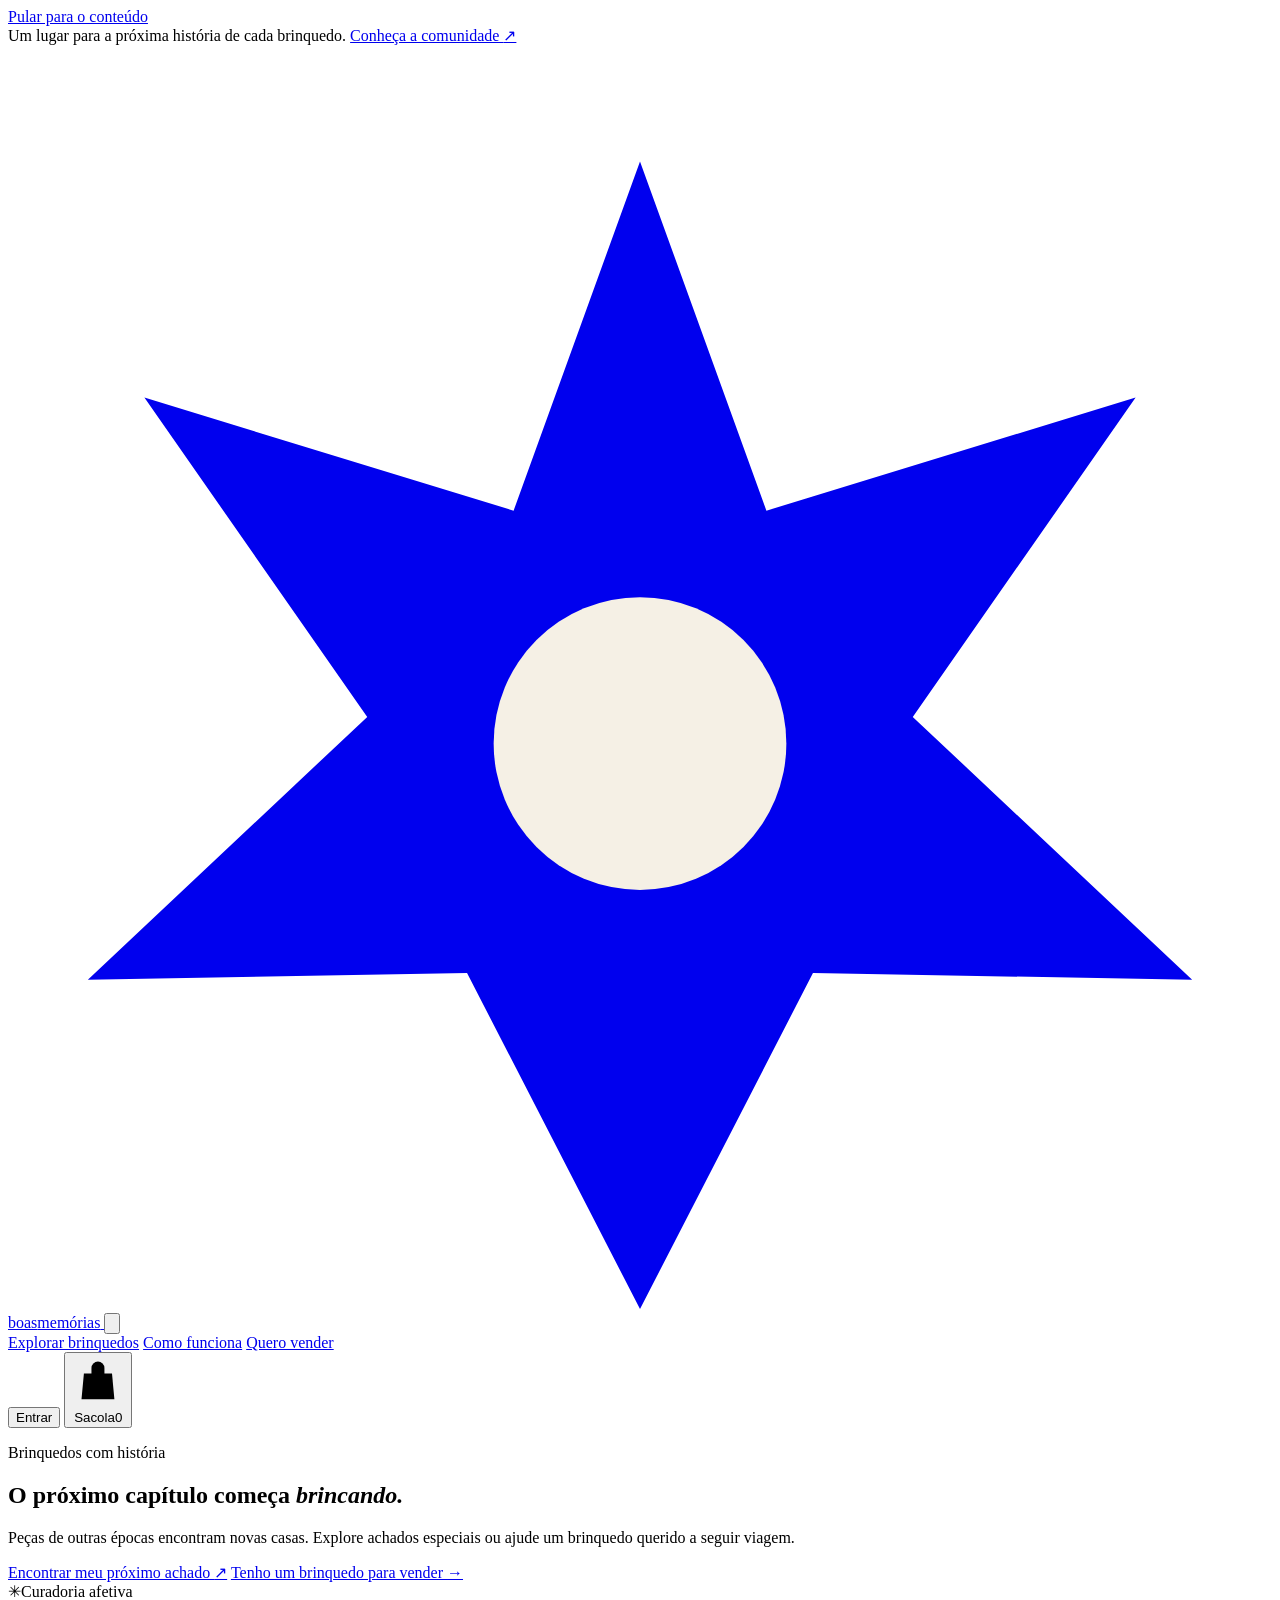
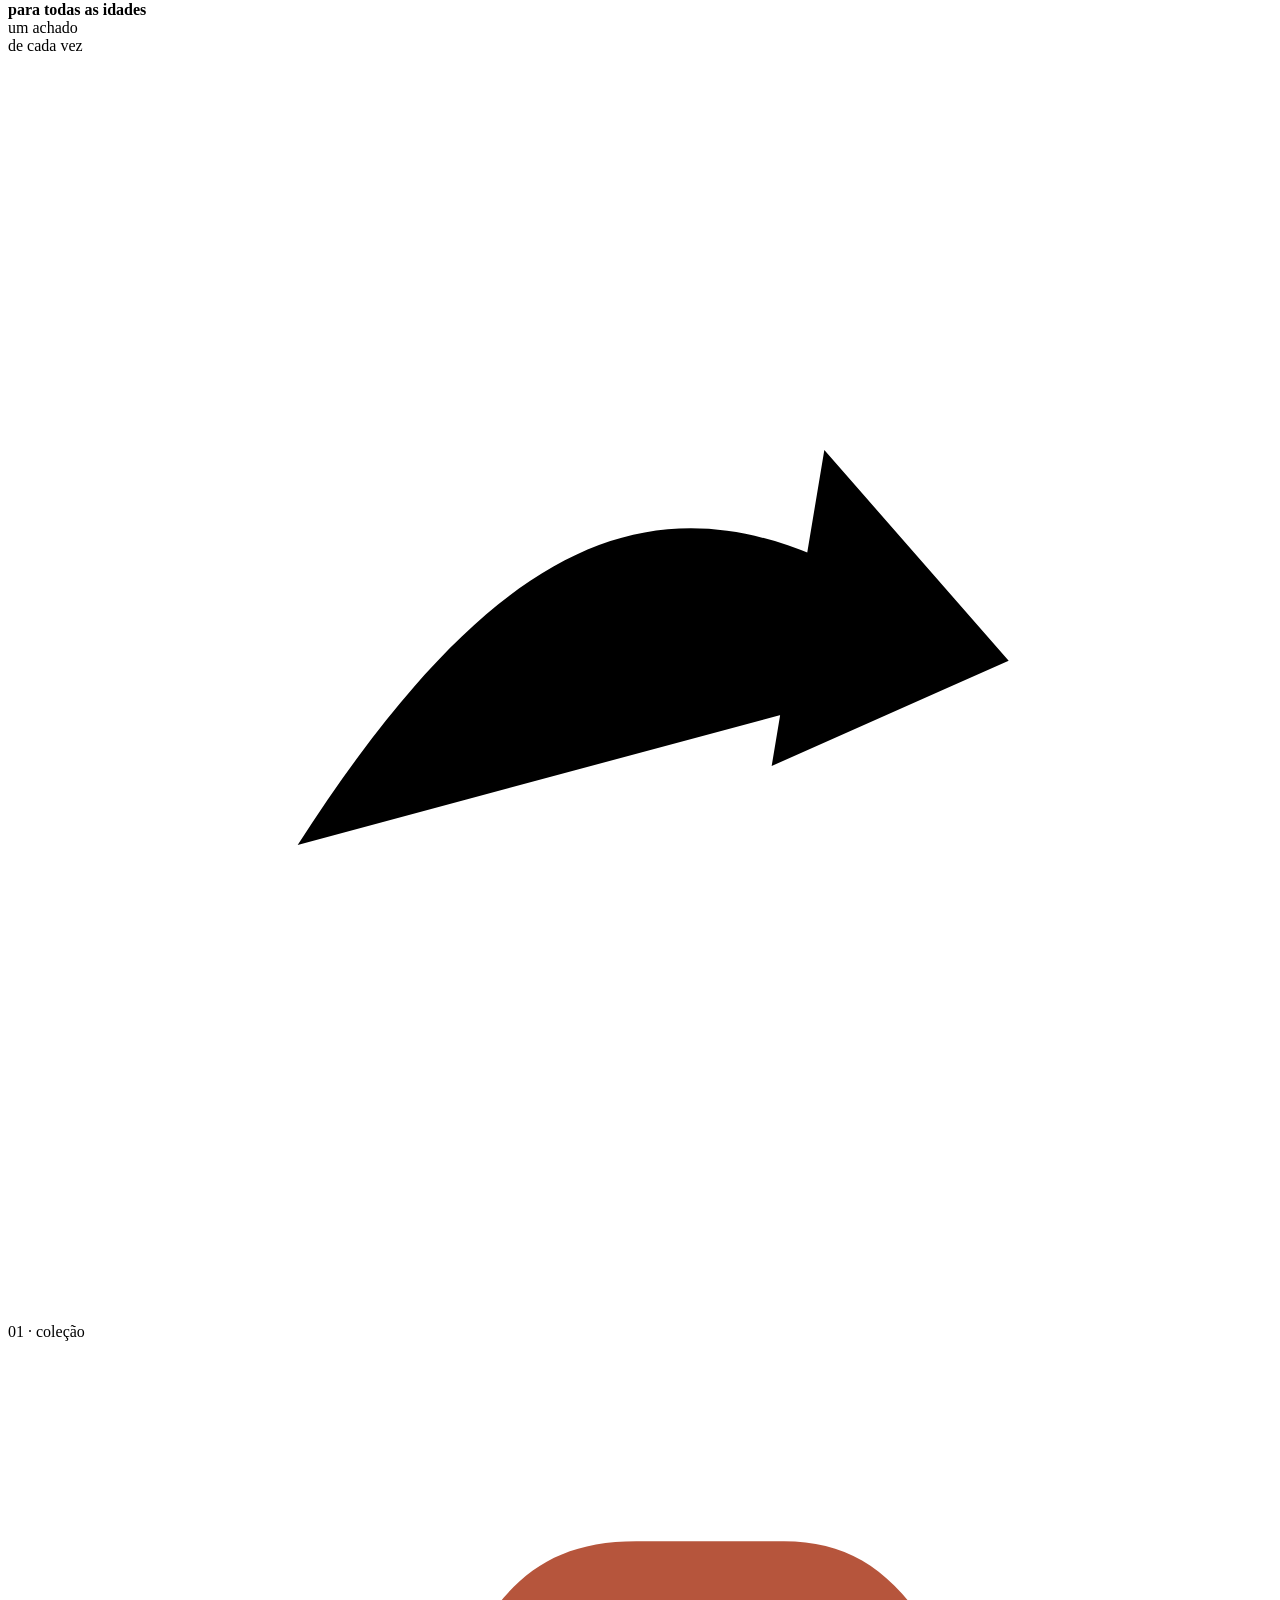
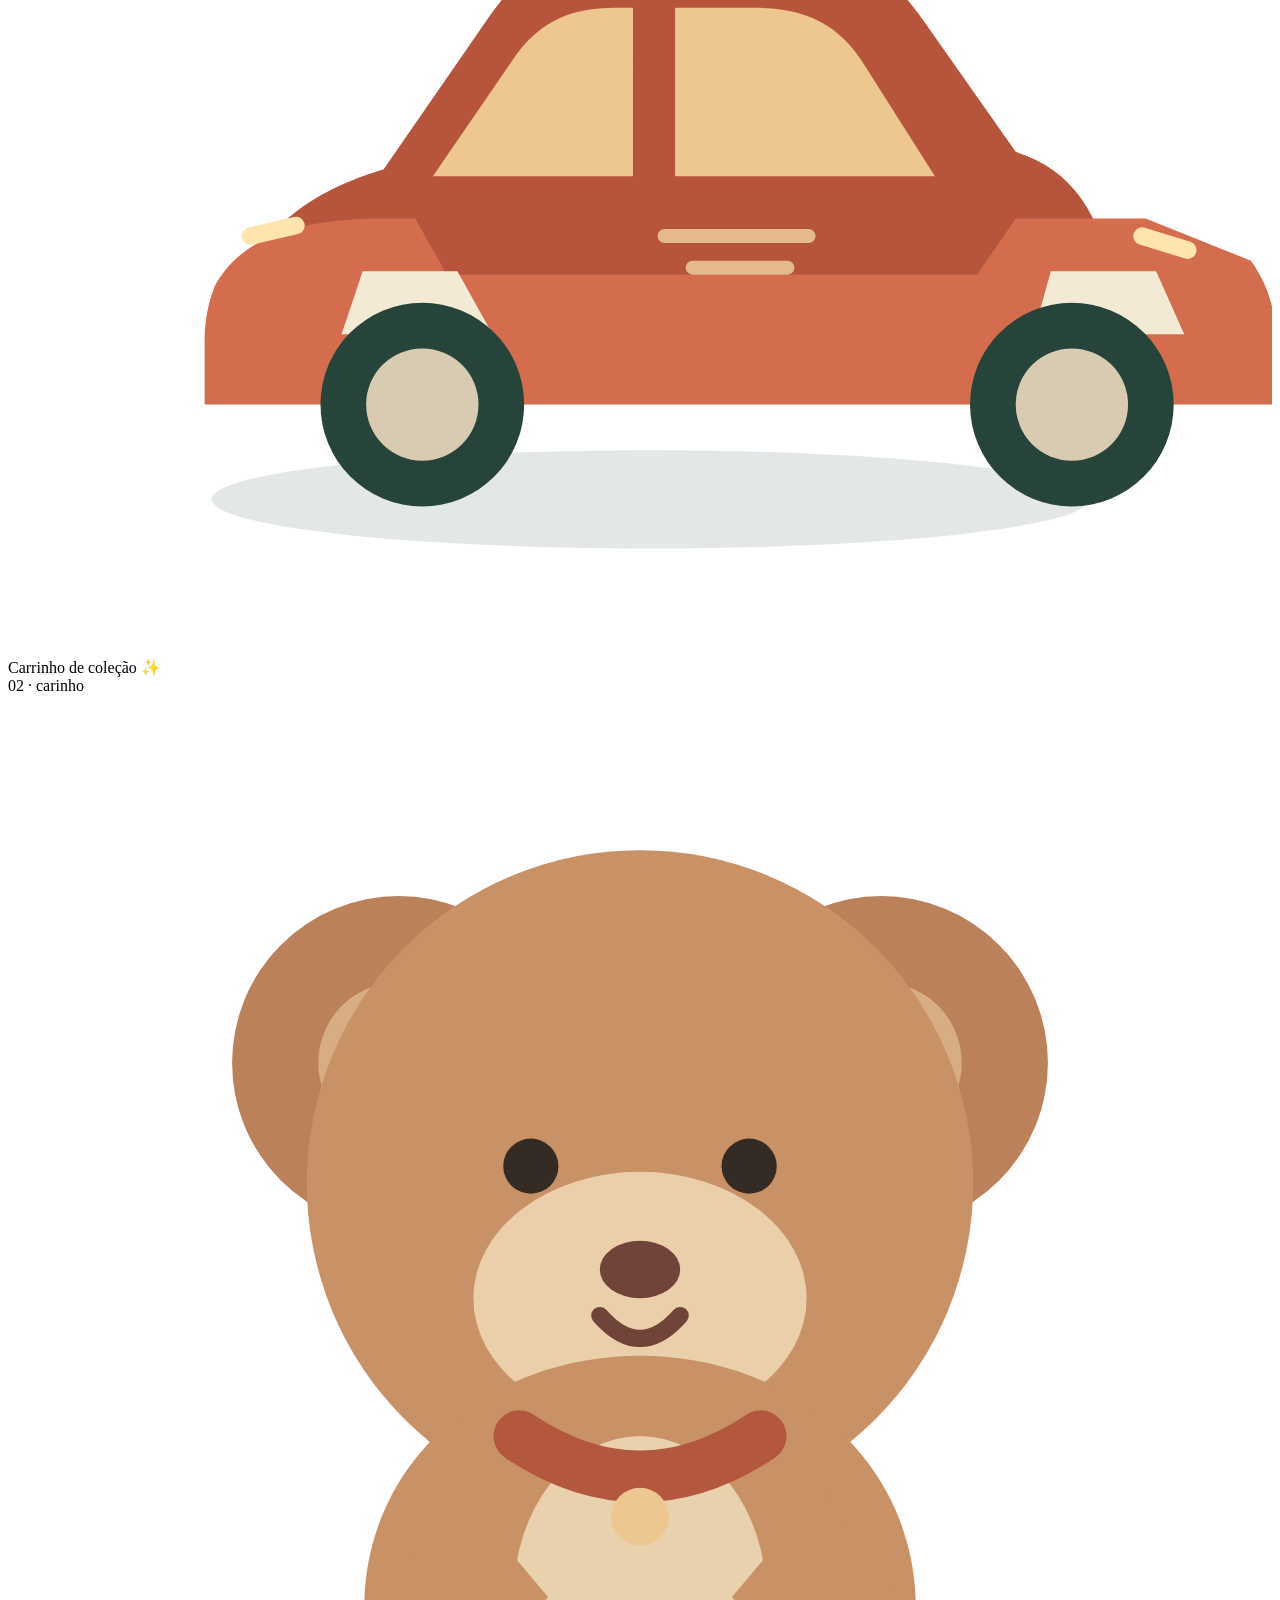
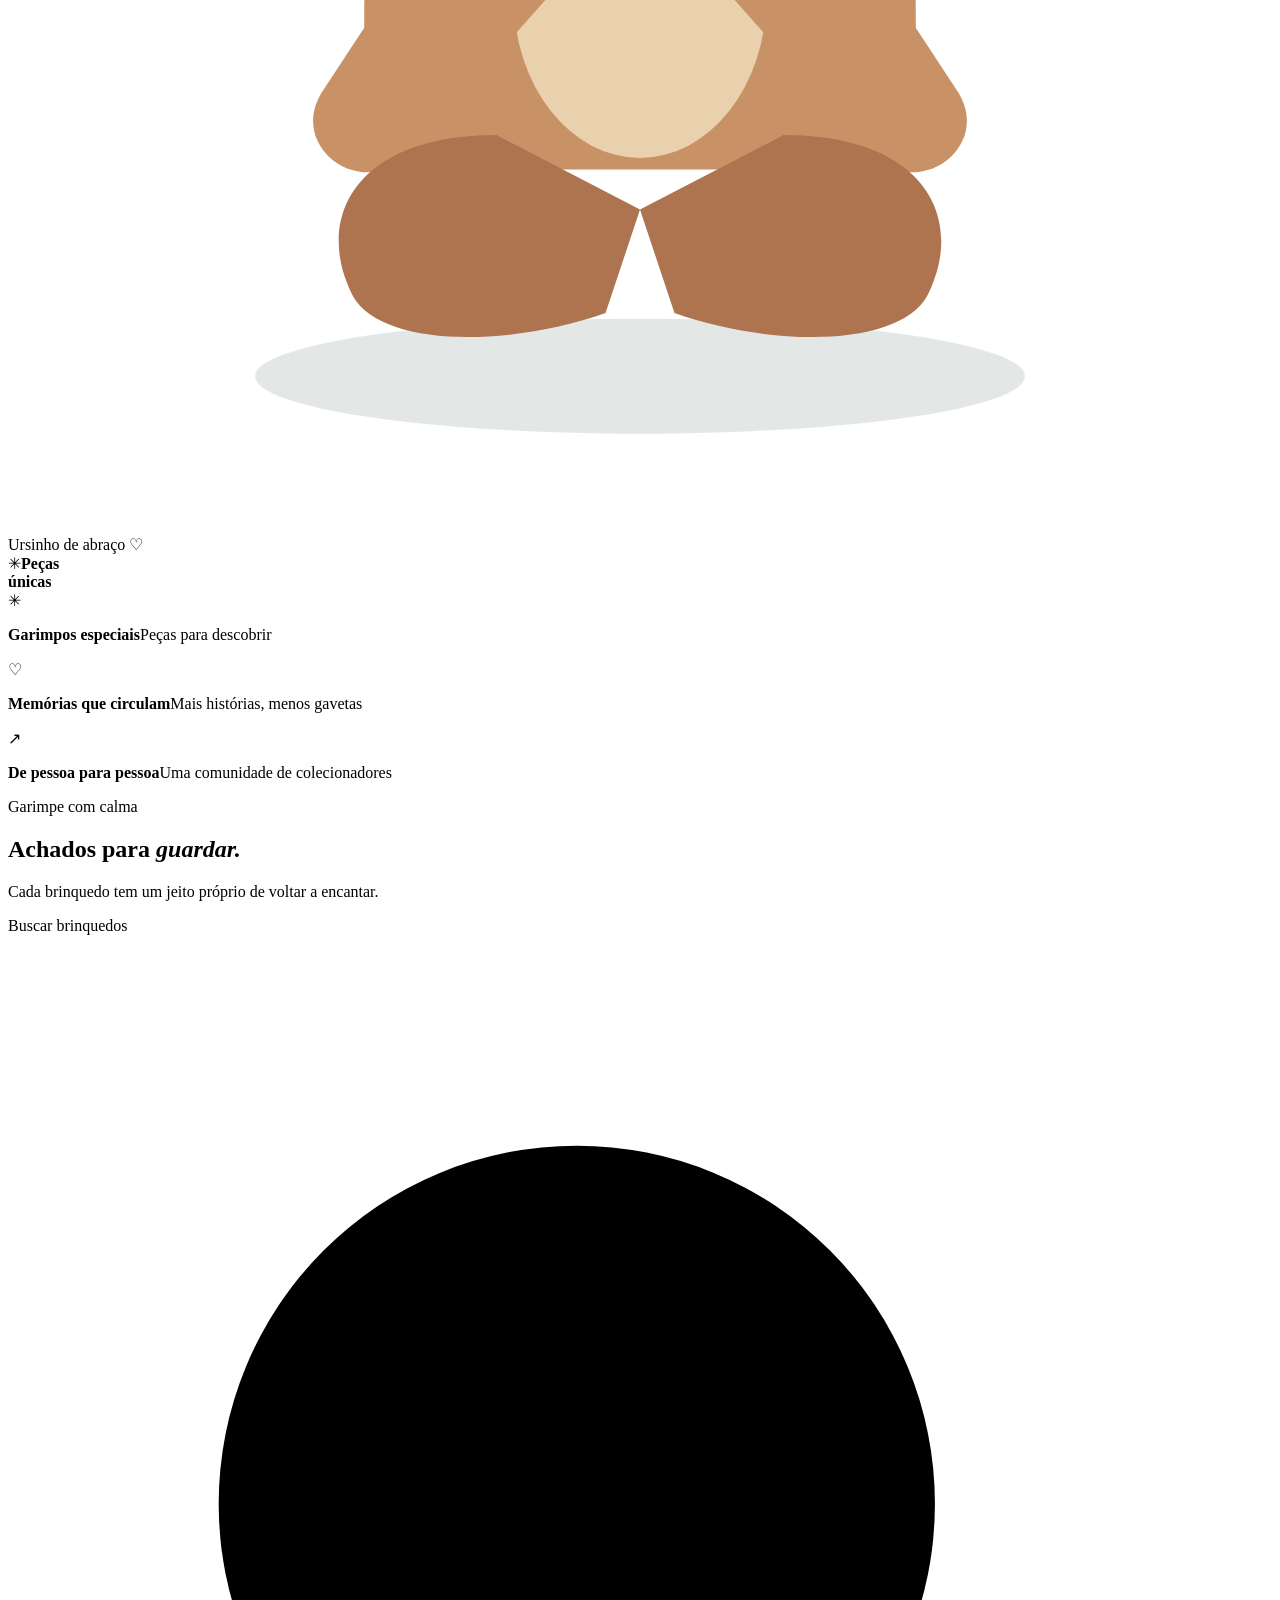
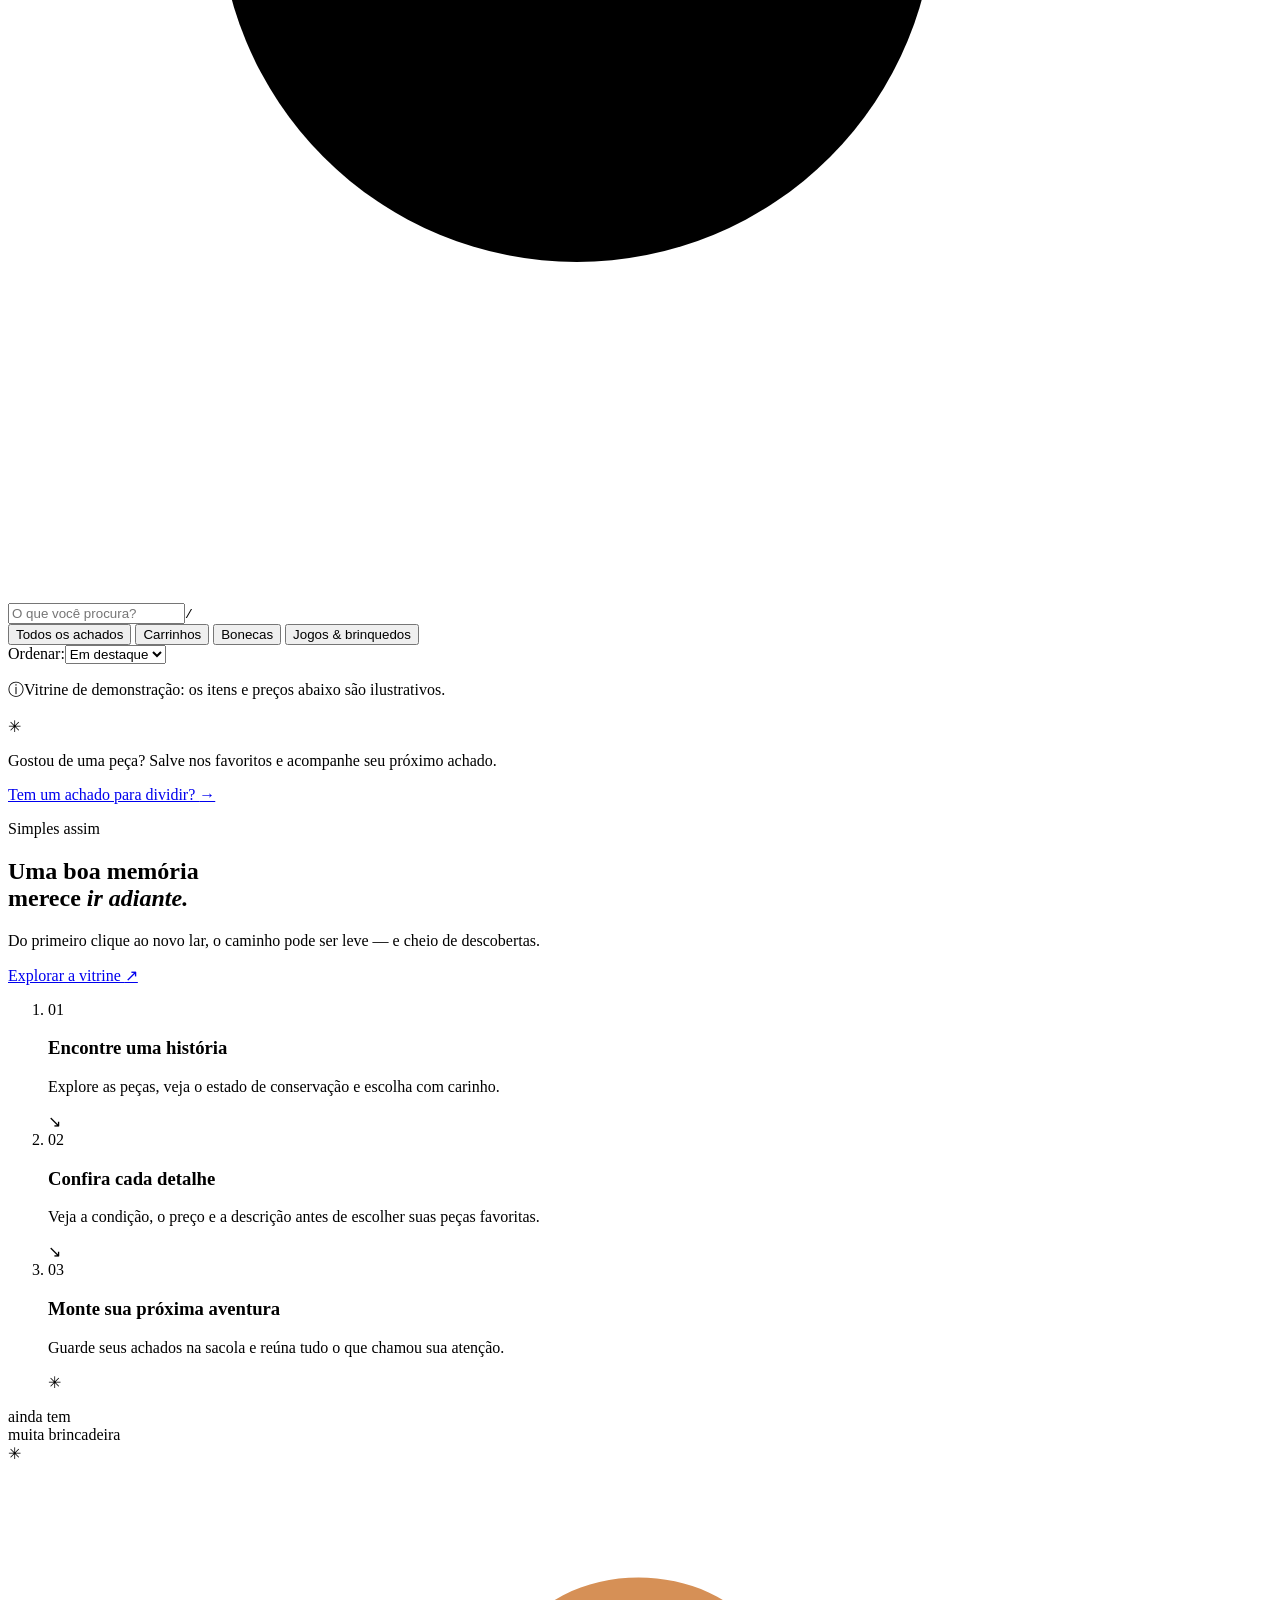
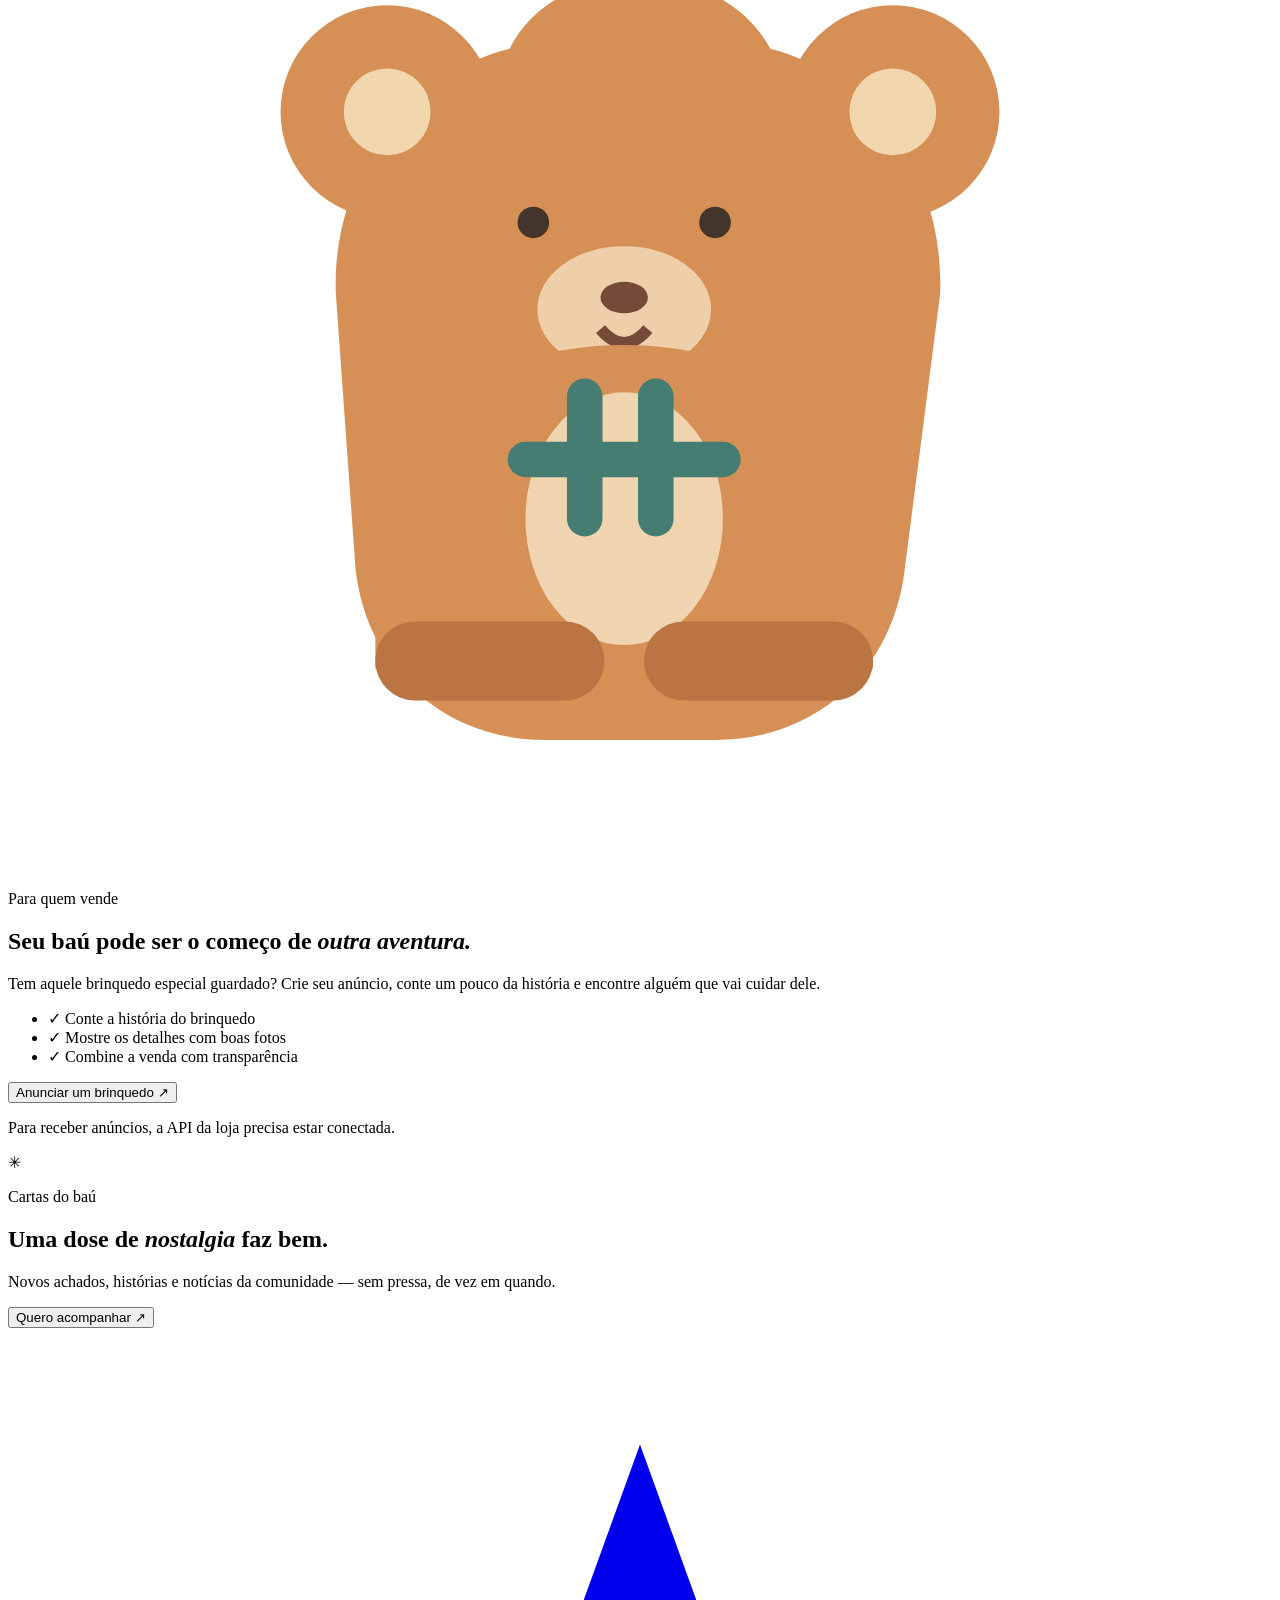
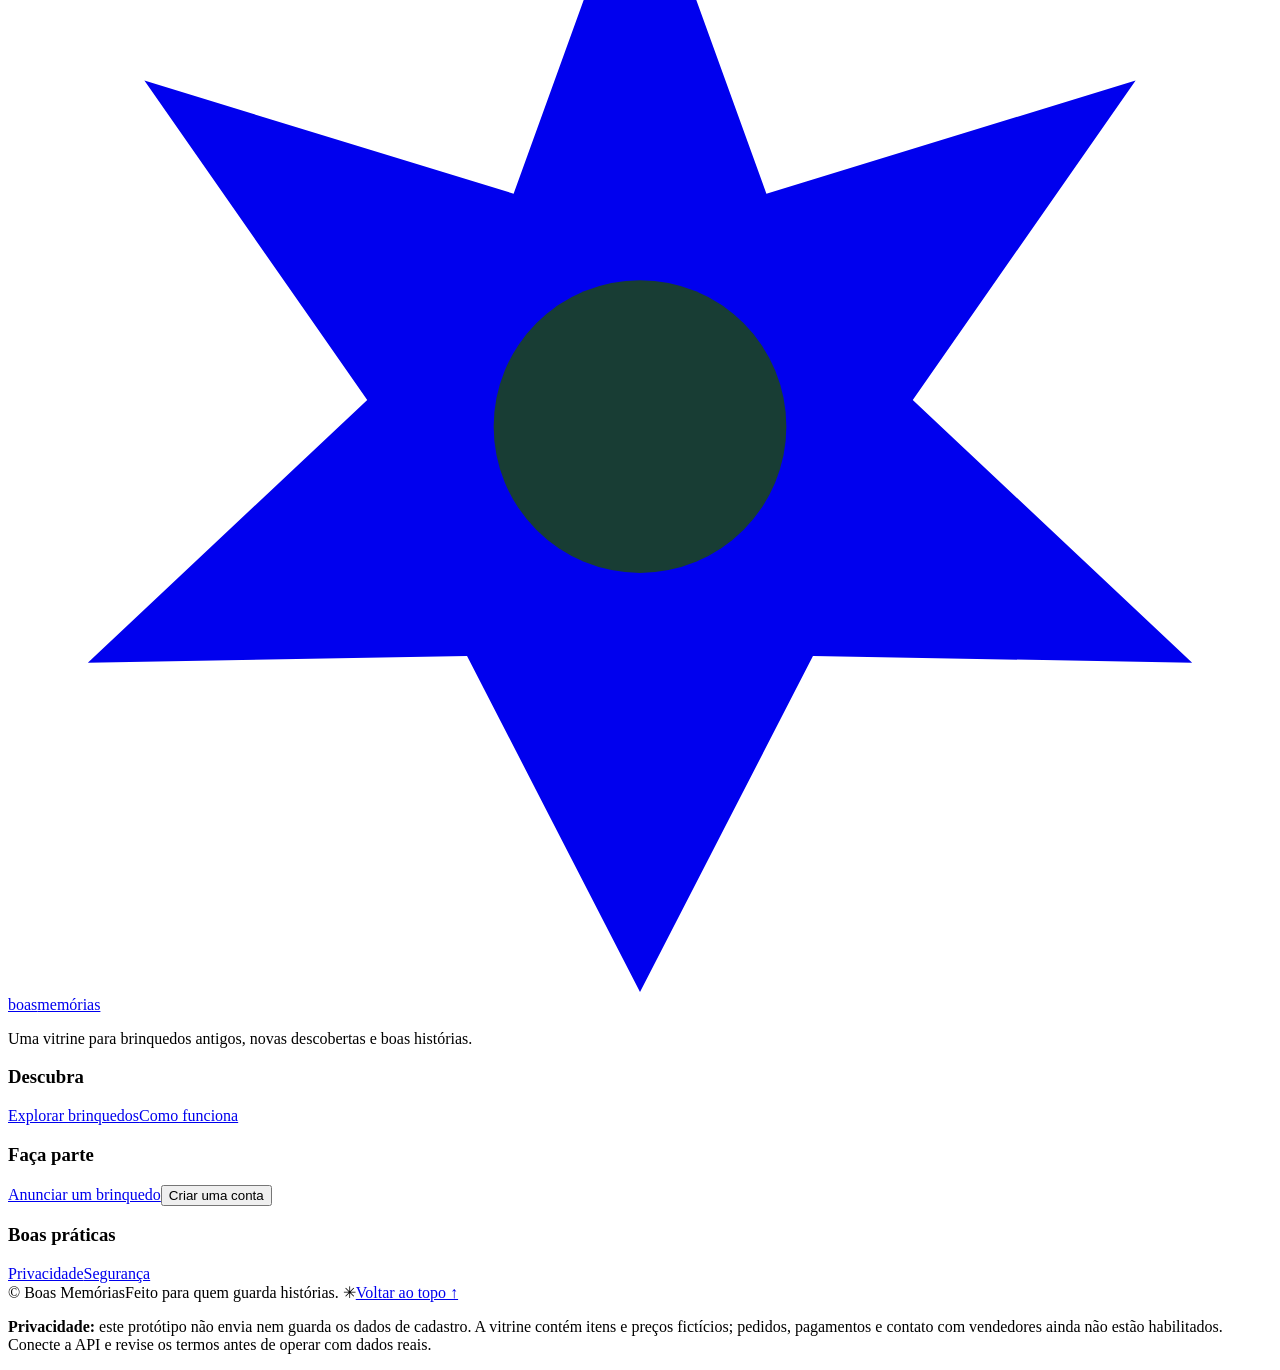
==== site/index.html @ 0ce4767a "Adicionar página inicial do marketplace" ====
<!doctype html>
<html lang="pt-BR" data-api-base="">
  <head>
    <meta charset="utf-8" />
    <meta name="viewport" content="width=device-width, initial-scale=1" />
    <meta name="theme-color" content="#183d34" />
    <meta name="description" content="Uma curadoria independente de brinquedos antigos para colecionar, presentear e passar boas memórias adiante." />
    <title>Boas Memórias — brinquedos com outras histórias</title>
    <link rel="icon" type="image/svg+xml" href="./assets/favicon.svg" />
    <link rel="preconnect" href="https://fonts.googleapis.com" />
    <link rel="preconnect" href="https://fonts.gstatic.com" crossorigin />
    <link href="https://fonts.googleapis.com/css2?family=DM+Sans:wght@400;500;600;700&family=Playfair+Display:wght@500;600;700&display=swap" rel="stylesheet" />
    <link rel="stylesheet" href="./src/css/style.css" />
    <script defer src="./src/js/index.js"></script>
  </head>
  <body>
    <a class="skip-link" href="#conteudo">Pular para o conteúdo</a>

    <div class="announcement" role="note">
      <span>Um lugar para a próxima história de cada brinquedo.</span>
      <a href="#como-funciona">Conheça a comunidade <span aria-hidden="true">↗</span></a>
    </div>

    <header class="site-header">
      <div class="header-inner">
        <a class="brand" href="#inicio" aria-label="Boas Memórias, início">
          <span class="brand-mark" aria-hidden="true"><svg viewBox="0 0 38 38"><path d="M19 3.5 22.8 14l11.1-3.4-6.7 9.6 8.4 7.9-11.4-.2L19 38l-5.2-10.1-11.4.2 8.4-7.9-6.7-9.6L15.2 14 19 3.5Z" fill="currentColor"/><circle cx="19" cy="21" r="4.4" fill="#f5f0e5"/></svg></span>
          <span class="brand-name">boas<span>memórias</span></span>
        </a>

        <button class="icon-button menu-toggle" id="menu-toggle" type="button" aria-label="Abrir menu" aria-expanded="false" aria-controls="primary-nav">
          <svg viewBox="0 0 24 24" aria-hidden="true"><path d="M4 7h16M4 12h16M4 17h16"/></svg>
        </button>

        <nav class="primary-nav" id="primary-nav" aria-label="Navegação principal">
          <a href="#catalogo">Explorar brinquedos</a>
          <a href="#como-funciona">Como funciona</a>
          <a href="#vender">Quero vender</a>
        </nav>

        <div class="header-actions">
          <button class="text-button account-button" type="button" data-open-account="login">Entrar</button>
          <button class="bag-button" type="button" data-open-cart aria-label="Abrir sacola, 0 itens">
            <svg viewBox="0 0 24 24" aria-hidden="true"><path d="M5.5 8.5h13l1.1 12H4.4l1.1-12Z"/><path d="M9 9V6a3 3 0 0 1 6 0v3"/></svg>
            <span>Sacola</span><span class="bag-count" id="bag-count" aria-live="polite">0</span>
          </button>
        </div>
      </div>
    </header>

    <main id="conteudo">
      <section class="hero" id="inicio" aria-labelledby="hero-title">
        <div class="hero-copy">
          <p class="eyebrow eyebrow-light"><span class="eyebrow-line"></span> Brinquedos com história</p>
          <h1 id="hero-title">O próximo capítulo começa <em>brincando.</em></h1>
          <p class="hero-intro">Peças de outras épocas encontram novas casas. Explore achados especiais ou ajude um brinquedo querido a seguir viagem.</p>
          <div class="hero-actions">
            <a class="button button-cream" href="#catalogo">Encontrar meu próximo achado <span aria-hidden="true">↗</span></a>
            <a class="hero-secondary" href="#vender">Tenho um brinquedo para vender <span aria-hidden="true">→</span></a>
          </div>
          <div class="hero-note"><span class="note-stars" aria-hidden="true">✳</span><span>Curadoria afetiva<br /><strong>para todas as idades</strong></span></div>
        </div>

        <div class="hero-art" role="img" aria-label="Ilustração de um carrinho de coleção e um ursinho entre formas coloridas">
          <div class="art-sun"></div><div class="art-orbit"></div>
          <div class="art-label"><span>um achado<br />de cada vez</span><svg viewBox="0 0 48 48" aria-hidden="true"><path d="M11 30c9-14 16-15 26-7M31 15l7 8-9 4"/></svg></div>
          <div class="toy-card toy-card-car" aria-hidden="true">
            <div class="toy-card-tag">01 · coleção</div>
            <svg viewBox="0 0 360 260" class="toy-svg car-svg">
              <ellipse cx="183" cy="216" rx="125" ry="14" fill="#1b4036" opacity=".12"/>
              <path d="M65 160c6-20 19-31 42-38l29-42c10-15 22-23 43-23h42c17 0 29 7 40 23l26 37c16 5 25 18 27 38v25H66v-20Z" fill="#b6553c"/>
              <path d="m145 89-24 35h57V76h-5c-13 0-21 4-28 13Zm45-13v48h74l-19-30c-7-12-16-18-32-18h-23Z" fill="#edc78f"/>
              <path d="M59 155c-2 5-3 10-3 16v18h305v-18c0-9-2-16-7-23l-30-12h-37l-11 16H125l-9-16h-8c-25 0-41 5-49 19Z" fill="#d36d4e"/>
              <path d="M101 151h27l10 18h-43l6-18Zm196 0h30l8 18h-43l5-18Z" fill="#f3ead6"/>
              <circle cx="118" cy="189" r="29" fill="#27443a"/><circle cx="118" cy="189" r="16" fill="#d9cbb1"/><circle cx="303" cy="189" r="29" fill="#27443a"/><circle cx="303" cy="189" r="16" fill="#d9cbb1"/>
              <path d="M187 141h41M195 150h27" stroke="#f2d5a6" stroke-width="4" stroke-linecap="round" opacity=".78"/>
              <path d="m69 141 13-3m241 3 13 4" stroke="#ffe4ae" stroke-width="5" stroke-linecap="round"/>
            </svg>
            <span class="toy-card-caption">Carrinho de coleção <span>✨</span></span>
          </div>
          <div class="toy-card toy-card-bear" aria-hidden="true">
            <div class="toy-card-tag">02 · carinho</div>
            <svg viewBox="0 0 220 250" class="toy-svg bear-svg">
              <ellipse cx="110" cy="223" rx="67" ry="10" fill="#1b4036" opacity=".12"/>
              <circle cx="68" cy="64" r="29" fill="#ba815a"/><circle cx="152" cy="64" r="29" fill="#ba815a"/><circle cx="68" cy="64" r="14" fill="#d7ae83"/><circle cx="152" cy="64" r="14" fill="#d7ae83"/>
              <circle cx="110" cy="85" r="58" fill="#c99266"/><ellipse cx="110" cy="105" rx="29" ry="22" fill="#ebcfaa"/>
              <circle cx="91" cy="82" r="4.8" fill="#352b25"/><circle cx="129" cy="82" r="4.8" fill="#352b25"/><ellipse cx="110" cy="100" rx="7" ry="5" fill="#704438"/><path d="M103 108q7 8 14 0" fill="none" stroke="#704438" stroke-width="3" stroke-linecap="round"/>
              <path d="M62 159c0-26 22-44 48-44s48 18 48 44v28H62v-28Z" fill="#c99266"/><ellipse cx="110" cy="157" rx="22" ry="28" fill="#ead1ad"/>
              <path d="M78 138 55 173c-7 10 7 20 15 11l24-27m48-19 23 35c7 10-7 20-15 11l-24-27" fill="#c99266"/>
              <path d="M85 181c-24 0-32 14-25 28 5 9 27 9 44 3l6-18-25-13Zm50 0c24 0 32 14 25 28-5 9-27 9-44 3l-6-18 25-13Z" fill="#ae744f"/>
              <path d="M89 129q21 14 42 0" fill="none" stroke="#b3573f" stroke-width="9" stroke-linecap="round"/><circle cx="110" cy="143" r="5" fill="#edc78f"/>
            </svg>
            <span class="toy-card-caption">Ursinho de abraço <span>♡</span></span>
          </div>
          <div class="hero-sticker"><span>✳</span><strong>Peças<br />únicas</strong></div>
        </div>
      </section>

      <section class="trust-strip" aria-label="Sobre a loja">
        <div><span class="trust-icon" aria-hidden="true">✳</span><p><strong>Garimpos especiais</strong><span>Peças para descobrir</span></p></div>
        <div><span class="trust-icon" aria-hidden="true">♡</span><p><strong>Memórias que circulam</strong><span>Mais histórias, menos gavetas</span></p></div>
        <div><span class="trust-icon" aria-hidden="true">↗</span><p><strong>De pessoa para pessoa</strong><span>Uma comunidade de colecionadores</span></p></div>
      </section>

      <section class="catalog-section section-wrap" id="catalogo" aria-labelledby="catalog-title">
        <div class="section-heading catalog-heading">
          <div><p class="eyebrow"><span class="eyebrow-line"></span> Garimpe com calma</p><h2 id="catalog-title">Achados para <em>guardar.</em></h2><p class="section-intro">Cada brinquedo tem um jeito próprio de voltar a encantar.</p></div>
          <label class="search-box"><span class="sr-only">Buscar brinquedos</span><svg viewBox="0 0 24 24" aria-hidden="true"><circle cx="10.8" cy="10.8" r="6.8"/><path d="m16 16 4.2 4.2"/></svg><input id="search-input" type="search" placeholder="O que você procura?" autocomplete="off"/><kbd>/</kbd></label>
        </div>

        <div class="catalog-toolbar">
          <div class="filter-list" role="group" aria-label="Filtrar por categoria" id="category-filters">
            <button class="filter-chip is-active" type="button" data-category="Todos" aria-pressed="true">Todos os achados</button>
            <button class="filter-chip" type="button" data-category="Carrinhos" aria-pressed="false">Carrinhos</button>
            <button class="filter-chip" type="button" data-category="Bonecas" aria-pressed="false">Bonecas</button>
            <button class="filter-chip" type="button" data-category="Jogos" aria-pressed="false">Jogos &amp; brinquedos</button>
          </div>
          <label class="sort-control"><span>Ordenar:</span><select id="sort-select"><option value="featured">Em destaque</option><option value="price-asc">Menor preço</option><option value="price-desc">Maior preço</option></select></label>
        </div>

        <p class="demo-note"><span aria-hidden="true">ⓘ</span><span id="demo-note">Vitrine de demonstração: os itens e preços abaixo são ilustrativos.</span></p>
        <div class="product-grid" id="product-grid" aria-live="polite" aria-busy="false"></div>
        <div class="empty-state" id="empty-state" hidden><span aria-hidden="true">⌕</span><h3>Nenhum achado por aqui.</h3><p>Tente mudar a busca ou escolher outra categoria.</p><button class="button button-outline" type="button" id="clear-filters">Limpar filtros</button></div>
        <div class="catalog-footnote"><span class="footnote-spark" aria-hidden="true">✳</span><p>Gostou de uma peça? Salve nos favoritos e acompanhe seu próximo achado.</p><a href="#vender">Tem um achado para dividir? <span aria-hidden="true">→</span></a></div>
      </section>

      <section class="how-section" id="como-funciona" aria-labelledby="how-title">
        <div class="how-inner section-wrap">
          <div class="how-heading"><p class="eyebrow eyebrow-light"><span class="eyebrow-line"></span> Simples assim</p><h2 id="how-title">Uma boa memória<br />merece <em>ir adiante.</em></h2><p>Do primeiro clique ao novo lar, o caminho pode ser leve — e cheio de descobertas.</p><a href="#catalogo" class="text-link text-link-light">Explorar a vitrine <span aria-hidden="true">↗</span></a></div>
          <ol class="steps-list">
            <li><span class="step-number">01</span><div><h3>Encontre uma história</h3><p>Explore as peças, veja o estado de conservação e escolha com carinho.</p></div><span class="step-arrow" aria-hidden="true">↘</span></li>
            <li><span class="step-number">02</span><div><h3>Confira cada detalhe</h3><p>Veja a condição, o preço e a descrição antes de escolher suas peças favoritas.</p></div><span class="step-arrow" aria-hidden="true">↘</span></li>
            <li><span class="step-number">03</span><div><h3>Monte sua próxima aventura</h3><p>Guarde seus achados na sacola e reúna tudo o que chamou sua atenção.</p></div><span class="step-arrow" aria-hidden="true">✳</span></li>
          </ol>
        </div>
      </section>

      <section class="seller-section section-wrap" id="vender" aria-labelledby="seller-title">
        <div class="seller-art" aria-hidden="true"><div class="seller-sun"></div><div class="seller-note seller-note-one">ainda tem<br />muita brincadeira</div><div class="seller-note seller-note-two">✳</div><svg viewBox="0 0 320 255"><path d="M83 109c-1-28 16-55 44-62 12-24 53-24 66 0 27 7 44 33 43 62l-9 70c-3 25-22 43-48 43H136c-26 0-45-18-48-43l-5-70Z" fill="#d69056"/><circle cx="96" cy="63" r="27" fill="#d69056"/><circle cx="224" cy="63" r="27" fill="#d69056"/><circle cx="96" cy="63" r="11" fill="#f2d6ae"/><circle cx="224" cy="63" r="11" fill="#f2d6ae"/><ellipse cx="156" cy="113" rx="22" ry="16" fill="#efcfaa"/><circle cx="133" cy="91" r="4" fill="#43352b"/><circle cx="179" cy="91" r="4" fill="#43352b"/><ellipse cx="156" cy="110" rx="6" ry="4" fill="#754a38"/><path d="M150 118q6 7 12 0" fill="none" stroke="#754a38" stroke-width="3"/><path d="M93 168c0-25 27-46 63-46s63 21 63 46v36H93v-36Z" fill="#d69056"/><ellipse cx="156" cy="166" rx="25" ry="32" fill="#f0d3af"/><path d="M131 151h50m-35-16v31m18-31v31" stroke="#457d72" stroke-width="9" stroke-linecap="round"/><path d="M103 202h38m30 0h38" stroke="#bb7542" stroke-width="20" stroke-linecap="round"/></svg></div>
        <div class="seller-copy"><p class="eyebrow"><span class="eyebrow-line"></span> Para quem vende</p><h2 id="seller-title">Seu baú pode ser o começo de <em>outra aventura.</em></h2><p>Tem aquele brinquedo especial guardado? Crie seu anúncio, conte um pouco da história e encontre alguém que vai cuidar dele.</p><ul class="seller-benefits"><li><span aria-hidden="true">✓</span> Conte a história do brinquedo</li><li><span aria-hidden="true">✓</span> Mostre os detalhes com boas fotos</li><li><span aria-hidden="true">✓</span> Combine a venda com transparência</li></ul><button class="button button-dark" type="button" data-open-listing>Anunciar um brinquedo <span aria-hidden="true">↗</span></button><p class="seller-disclaimer">Para receber anúncios, a API da loja precisa estar conectada.</p></div>
      </section>

      <section class="newsletter-band" aria-labelledby="newsletter-title"><div class="newsletter-inner"><div class="newsletter-star" aria-hidden="true">✳</div><div><p class="eyebrow eyebrow-light">Cartas do baú</p><h2 id="newsletter-title">Uma dose de <em>nostalgia</em> faz bem.</h2></div><p>Novos achados, histórias e notícias da comunidade — sem pressa, de vez em quando.</p><button type="button" class="button button-cream" data-newsletter>Quero acompanhar <span aria-hidden="true">↗</span></button></div></section>
    </main>

    <footer class="site-footer">
      <div class="footer-main section-wrap"><div class="footer-brand-col"><a class="brand brand-footer" href="#inicio"><span class="brand-mark" aria-hidden="true"><svg viewBox="0 0 38 38"><path d="M19 3.5 22.8 14l11.1-3.4-6.7 9.6 8.4 7.9-11.4-.2L19 38l-5.2-10.1-11.4.2 8.4-7.9-6.7-9.6L15.2 14 19 3.5Z" fill="currentColor"/><circle cx="19" cy="21" r="4.4" fill="#183d34"/></svg></span><span class="brand-name">boas<span>memórias</span></span></a><p>Uma vitrine para brinquedos antigos, novas descobertas e boas histórias.</p></div><div class="footer-links"><div><h3>Descubra</h3><a href="#catalogo">Explorar brinquedos</a><a href="#como-funciona">Como funciona</a></div><div><h3>Faça parte</h3><a href="#vender">Anunciar um brinquedo</a><button type="button" data-open-account="register">Criar uma conta</button></div><div><h3>Boas práticas</h3><a href="#privacidade">Privacidade</a><a href="#seguranca">Segurança</a></div></div></div>
      <div class="footer-bottom section-wrap"><span>© <span id="current-year"></span> Boas Memórias</span><span>Feito para quem guarda histórias. <span aria-hidden="true">✳</span></span><a href="#inicio">Voltar ao topo ↑</a></div>
      <div class="footer-legal" id="privacidade"><div class="section-wrap"><p><strong>Privacidade:</strong> este protótipo não envia nem guarda os dados de cadastro. A vitrine contém itens e preços fictícios; pedidos, pagamentos e contato com vendedores ainda não estão habilitados. Conecte a API e revise os termos antes de operar com dados reais.</p><span id="seguranca"></span></div></div>
    </footer>

    <dialog class="modal" id="account-dialog" aria-labelledby="account-title">
      <div class="modal-panel"><button class="modal-close" type="button" data-close-dialog aria-label="Fechar janela">×</button><p class="eyebrow"><span class="eyebrow-line"></span> Faça parte</p><h2 id="account-title">Crie seu cantinho.</h2><p class="modal-intro">Seu e-mail, telefone e cidade ajudam a conectar você aos seus novos achados.</p>
        <div class="account-tabs" role="tablist" aria-label="Acesso à conta"><button class="account-tab is-active" id="register-tab" type="button" role="tab" aria-selected="true" aria-controls="account-form" data-account-tab="register">Criar conta</button><button class="account-tab" id="login-tab" type="button" role="tab" aria-selected="false" aria-controls="login-form" data-account-tab="login">Já tenho conta</button></div>
        <form class="form-grid" id="account-form">
          <label class="field field-wide">Nome completo<input name="name" autocomplete="name" required minlength="2" maxlength="100" placeholder="Como podemos te chamar?" /></label>
          <label class="field field-wide">E-mail<input name="email" autocomplete="email" type="email" required maxlength="254" placeholder="voce@email.com" /></label>
          <label class="field">Celular<input name="phone" autocomplete="tel" type="tel" required inputmode="tel" placeholder="(11) 99999-9999" /></label>
          <label class="field">UF<select name="state" autocomplete="address-level1" required><option value="">Selecione</option></select></label>
          <label class="field field-wide">Cidade<input name="city" autocomplete="address-level2" required maxlength="100" placeholder="Sua cidade" /></label>
          <label class="field field-wide">Senha<input name="password" autocomplete="new-password" type="password" required minlength="10" maxlength="64" placeholder="Pelo menos 10 caracteres" /></label>
          <label class="field field-wide">Confirmar senha<input name="confirmPassword" autocomplete="new-password" type="password" required minlength="10" maxlength="64" placeholder="Digite a senha novamente" /></label>
          <details class="privacy-details field-wide"><summary>Como os dados do cadastro serão usados</summary><p>Nome, e-mail, celular e cidade/UF servem para criar e proteger sua conta. O telefone e a localização não aparecem nos anúncios públicos. A senha é protegida com hash no servidor. A versão de demonstração não envia nem guarda esses dados. Antes da operação real, a loja precisa publicar sua política de privacidade completa.</p></details>
          <label class="checkbox-field field-wide"><input type="checkbox" name="consent" required /><span>Li o aviso de privacidade acima e aceito o uso dos dados para criar minha conta.</span></label>
          <div class="privacy-callout field-wide"><strong>Seu endereço completo não é solicitado.</strong> Cidade e estado ficam vinculados à conta; telefone e e-mail não aparecem nos anúncios públicos.</div>
          <button class="button button-dark field-wide" type="submit">Criar minha conta <span aria-hidden="true">↗</span></button>
          <p class="form-message field-wide" id="account-message" role="status" aria-live="polite"></p>
        </form>
        <form class="form-grid" id="login-form" hidden>
          <label class="field field-wide">E-mail<input name="email" autocomplete="email" type="email" required maxlength="254" placeholder="voce@email.com" /></label>
          <label class="field field-wide">Senha<input name="password" autocomplete="current-password" type="password" required maxlength="72" placeholder="Sua senha" /></label>
          <button class="button button-dark field-wide" type="submit">Entrar na minha conta <span aria-hidden="true">↗</span></button>
          <p class="form-message field-wide" id="login-message" role="status" aria-live="polite"></p>
        </form>
      </div>
    </dialog>

    <dialog class="modal" id="listing-dialog" aria-labelledby="listing-title">
      <div class="modal-panel"><button class="modal-close" type="button" data-close-dialog aria-label="Fechar janela">×</button><p class="eyebrow"><span class="eyebrow-line"></span> Um novo capítulo</p><h2 id="listing-title">Conte sobre o seu achado.</h2><p class="modal-intro">Uma descrição honesta e fotos nítidas ajudam a encontrar a pessoa certa.</p>
        <form class="form-grid" id="listing-form">
          <label class="field field-wide">Nome do brinquedo<input name="title" required maxlength="100" placeholder="Ex.: carrinho de coleção" /></label>
          <label class="field">Categoria<select name="category" required><option value="">Selecione</option><option>Carrinhos</option><option>Bonecas</option><option>Jogos</option><option>Outros</option></select></label>
          <label class="field">Década aproximada<input name="decade" inputmode="numeric" maxlength="4" placeholder="Ex.: 1980" /></label>
          <label class="field">Conservação<select name="condition" required><option value="">Selecione</option><option>Excelente</option><option>Muito boa</option><option>Boa</option><option>Com marcas do tempo</option></select></label>
          <label class="field">Preço (R$)<input name="price" type="number" min="1" max="1000000" step="0.01" required placeholder="0,00" /></label>
          <label class="field field-wide">Descrição<textarea name="description" rows="4" required minlength="20" maxlength="1200" placeholder="Conte o que faz essa peça ser especial e descreva qualquer detalhe importante."></textarea></label>
          <label class="field field-wide">Link público HTTPS da foto (opcional)<input name="imageUrl" type="url" maxlength="500" placeholder="https://" /><span class="field-help">A imagem precisa estar publicada em um endereço HTTPS acessível a todos.</span></label>
          <p class="privacy-callout field-wide">Seu anúncio ficará visível publicamente após a API estar conectada. Não inclua telefone, e-mail ou endereço na descrição.</p>
          <button class="button button-dark field-wide" type="submit">Enviar anúncio <span aria-hidden="true">↗</span></button><p class="form-message field-wide" id="listing-message" role="status" aria-live="polite"></p>
        </form>
      </div>
    </dialog>

    <dialog class="cart-dialog" id="cart-dialog" aria-labelledby="cart-title">
      <div class="cart-panel"><div class="cart-heading"><div><p class="eyebrow"><span class="eyebrow-line"></span> Seus achados</p><h2 id="cart-title">Sua sacola</h2></div><button class="modal-close" type="button" data-close-dialog aria-label="Fechar sacola">×</button></div><div class="cart-items" id="cart-items"></div><div class="cart-empty" id="cart-empty"><span aria-hidden="true">✳</span><h3>Por enquanto, ela está vazia.</h3><p>Tem um achado esperando por você.</p><button class="text-link" type="button" data-close-dialog>Voltar à vitrine <span aria-hidden="true">→</span></button></div><div class="cart-total" id="cart-total" hidden><div><span>Total demonstrativo</span><strong id="cart-total-value"></strong></div><p>Esta vitrine não processa pedidos nem pagamentos.</p><button class="button button-dark" id="checkout-button" type="button">Continuar com interesse</button><p class="form-message" id="cart-message" role="status" aria-live="polite"></p></div></div>
    </dialog>

    <div class="toast" id="toast" role="status" aria-live="polite"></div>
  </body>
</html>
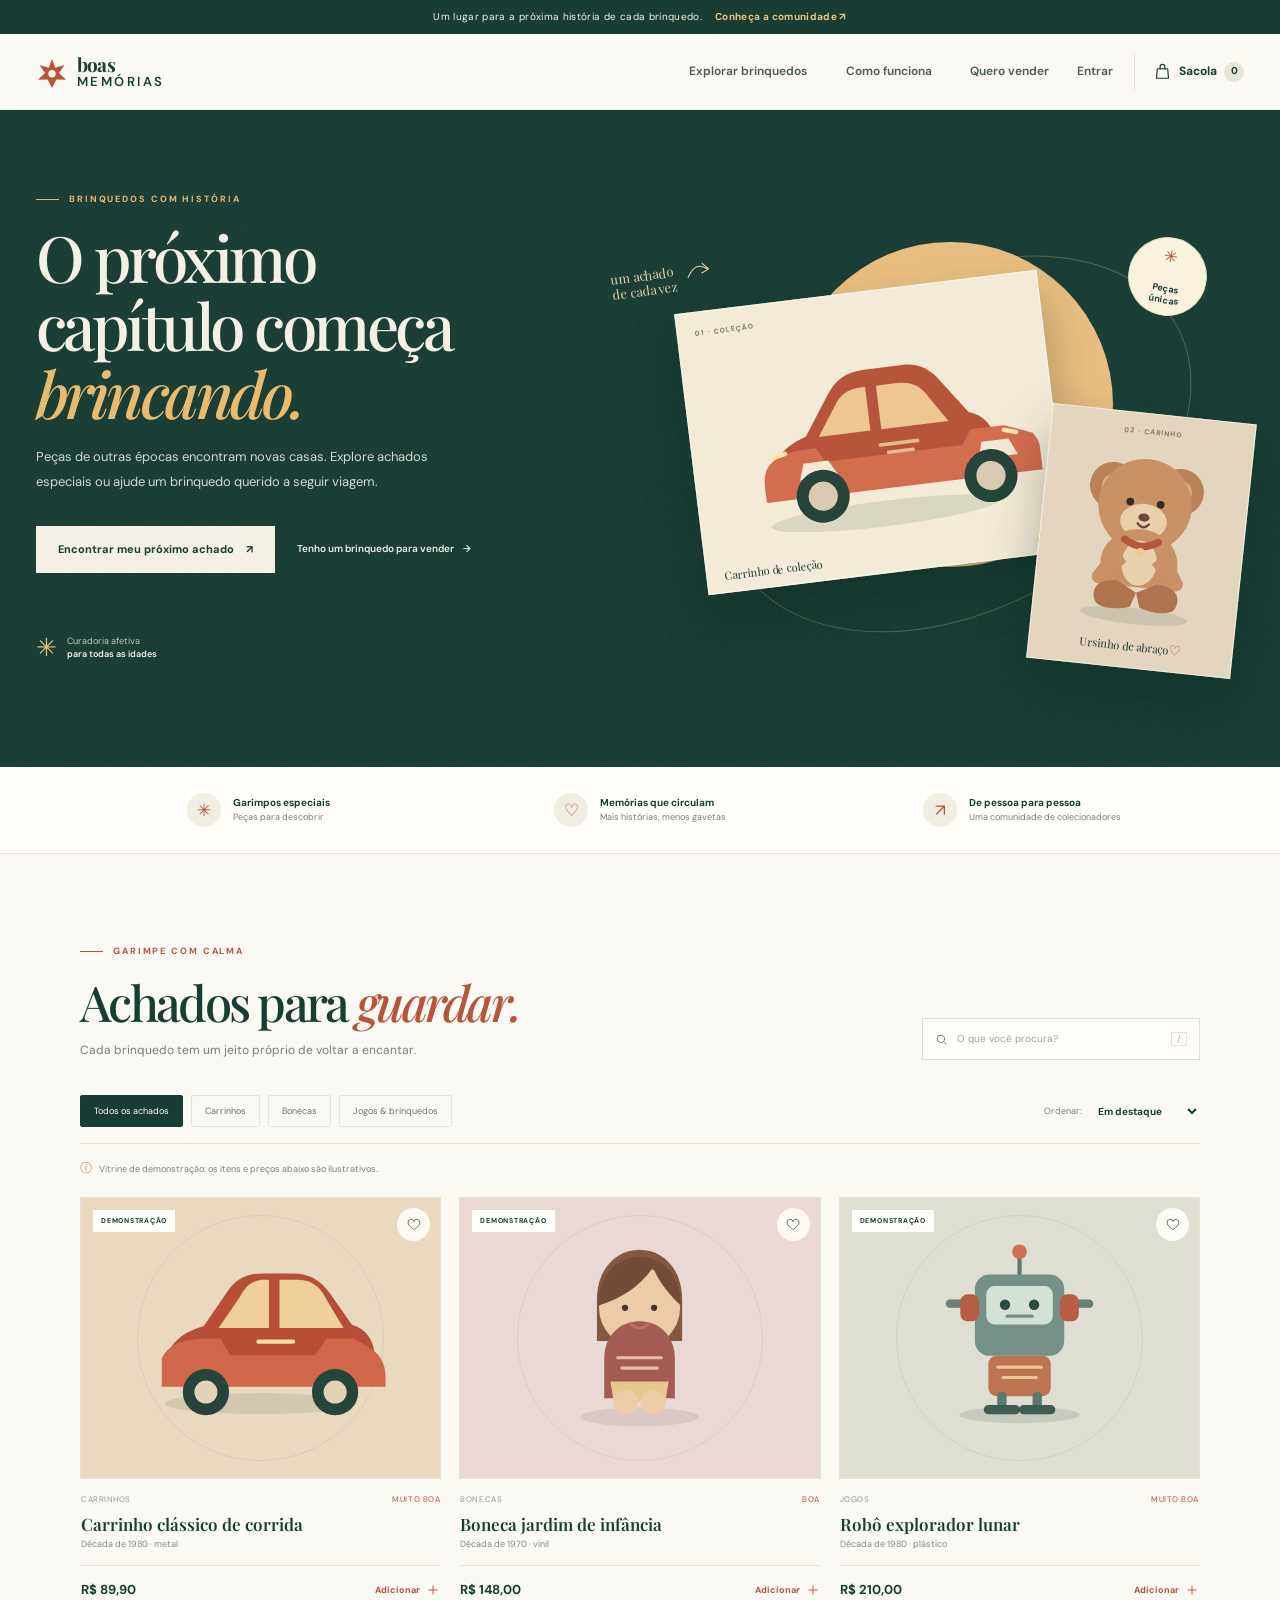
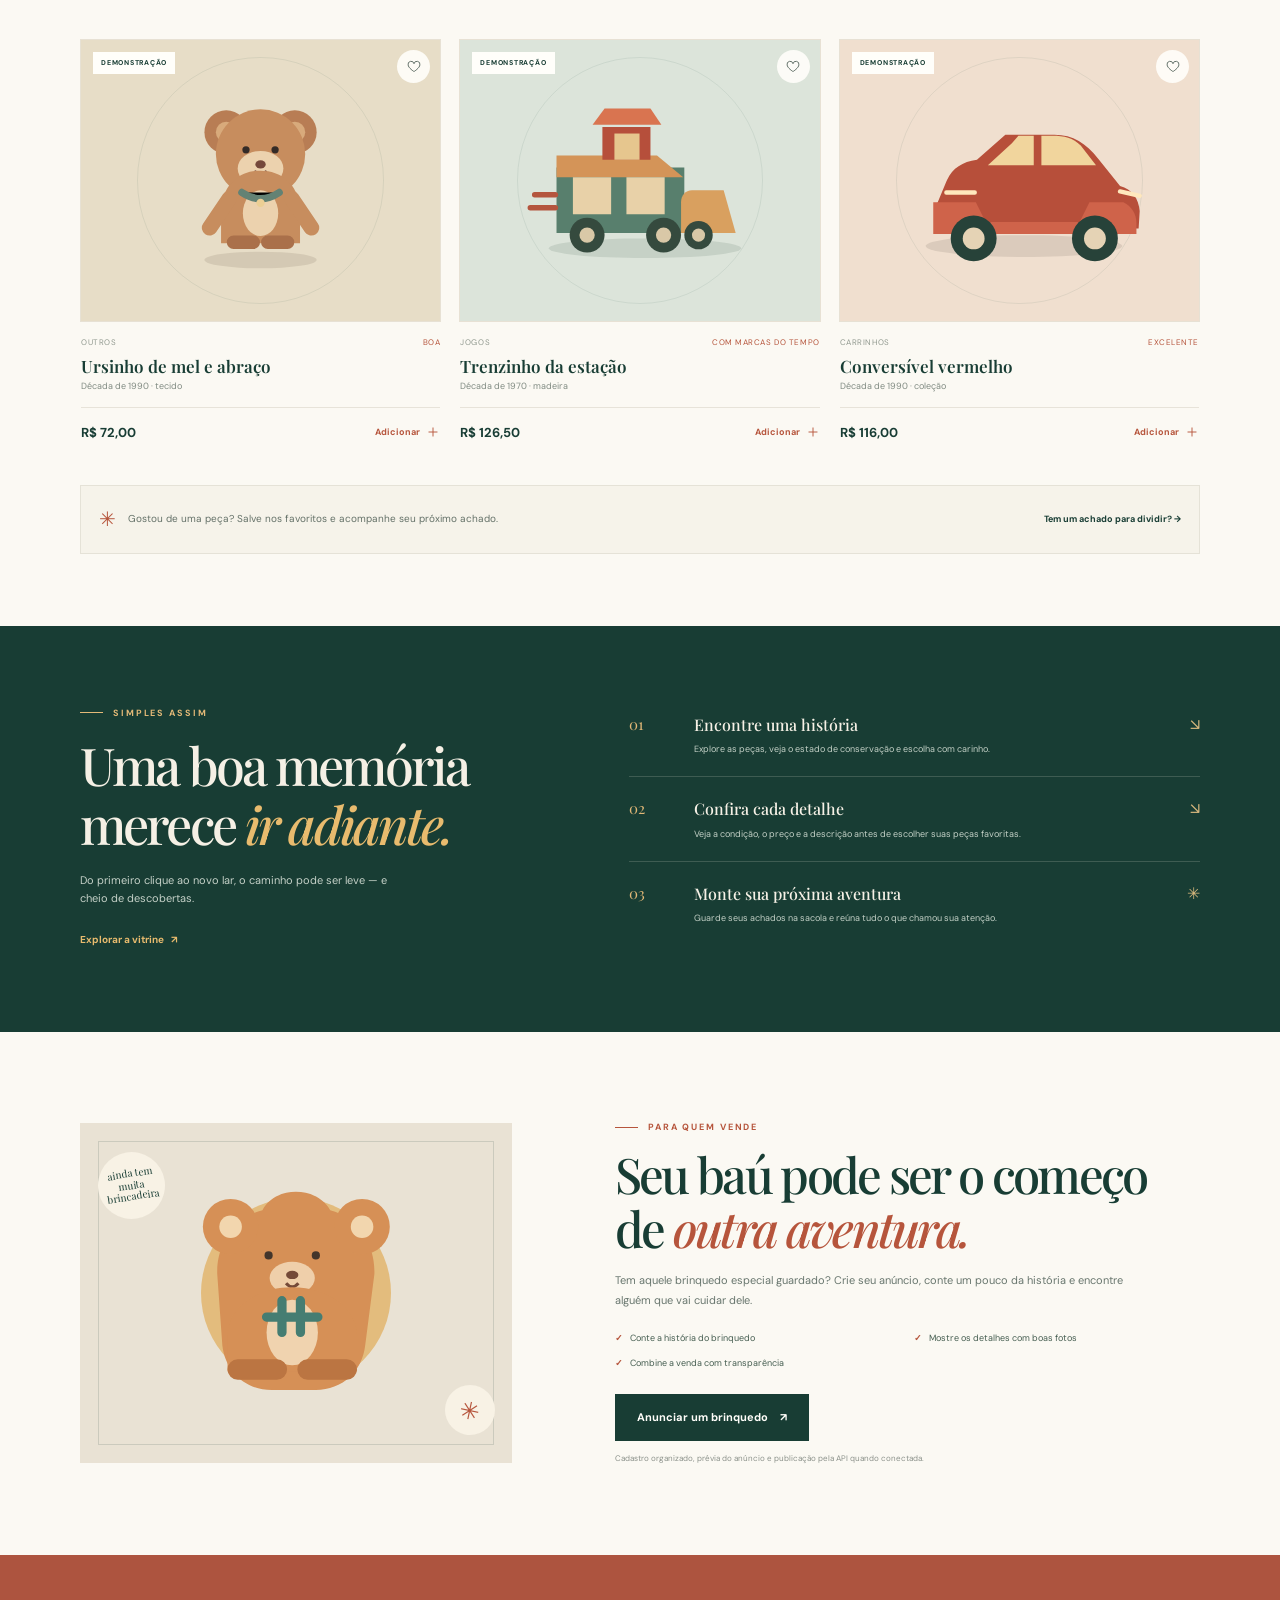
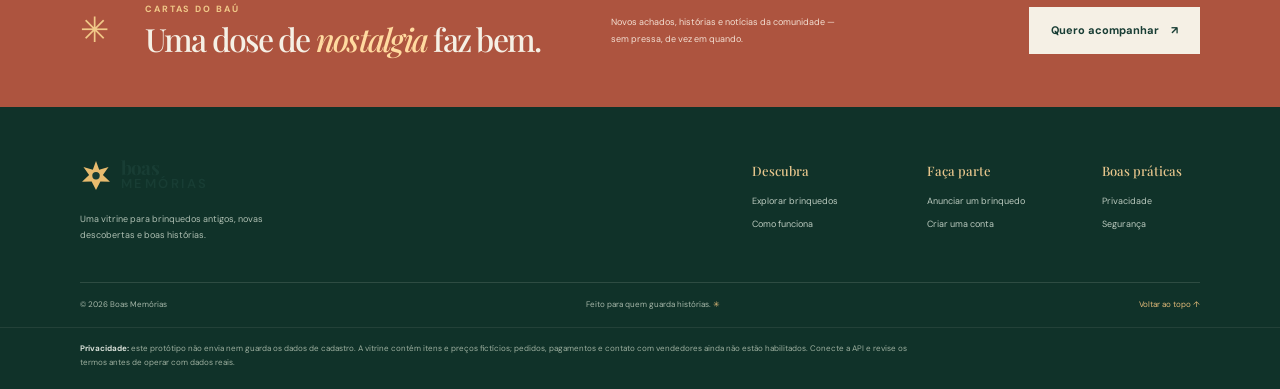
==== commit 1116082a: "Adicionar página de anúncio para vendedores" ====
--- a/site/index.html
+++ b/site/index.html
@@ -35,7 +35,7 @@
         <nav class="primary-nav" id="primary-nav" aria-label="Navegação principal">
           <a href="#catalogo">Explorar brinquedos</a>
           <a href="#como-funciona">Como funciona</a>
-          <a href="#vender">Quero vender</a>
+          <a href="./anunciar.html">Quero vender</a>
         </nav>
 
         <div class="header-actions">
@@ -56,7 +56,7 @@
           <p class="hero-intro">Peças de outras épocas encontram novas casas. Explore achados especiais ou ajude um brinquedo querido a seguir viagem.</p>
           <div class="hero-actions">
             <a class="button button-cream" href="#catalogo">Encontrar meu próximo achado <span aria-hidden="true">↗</span></a>
-            <a class="hero-secondary" href="#vender">Tenho um brinquedo para vender <span aria-hidden="true">→</span></a>
+          <a class="hero-secondary" href="./anunciar.html">Tenho um brinquedo para vender <span aria-hidden="true">→</span></a>
           </div>
           <div class="hero-note"><span class="note-stars" aria-hidden="true">✳</span><span>Curadoria afetiva<br /><strong>para todas as idades</strong></span></div>
         </div>
@@ -137,14 +137,14 @@
 
       <section class="seller-section section-wrap" id="vender" aria-labelledby="seller-title">
         <div class="seller-art" aria-hidden="true"><div class="seller-sun"></div><div class="seller-note seller-note-one">ainda tem<br />muita brincadeira</div><div class="seller-note seller-note-two">✳</div><svg viewBox="0 0 320 255"><path d="M83 109c-1-28 16-55 44-62 12-24 53-24 66 0 27 7 44 33 43 62l-9 70c-3 25-22 43-48 43H136c-26 0-45-18-48-43l-5-70Z" fill="#d69056"/><circle cx="96" cy="63" r="27" fill="#d69056"/><circle cx="224" cy="63" r="27" fill="#d69056"/><circle cx="96" cy="63" r="11" fill="#f2d6ae"/><circle cx="224" cy="63" r="11" fill="#f2d6ae"/><ellipse cx="156" cy="113" rx="22" ry="16" fill="#efcfaa"/><circle cx="133" cy="91" r="4" fill="#43352b"/><circle cx="179" cy="91" r="4" fill="#43352b"/><ellipse cx="156" cy="110" rx="6" ry="4" fill="#754a38"/><path d="M150 118q6 7 12 0" fill="none" stroke="#754a38" stroke-width="3"/><path d="M93 168c0-25 27-46 63-46s63 21 63 46v36H93v-36Z" fill="#d69056"/><ellipse cx="156" cy="166" rx="25" ry="32" fill="#f0d3af"/><path d="M131 151h50m-35-16v31m18-31v31" stroke="#457d72" stroke-width="9" stroke-linecap="round"/><path d="M103 202h38m30 0h38" stroke="#bb7542" stroke-width="20" stroke-linecap="round"/></svg></div>
-        <div class="seller-copy"><p class="eyebrow"><span class="eyebrow-line"></span> Para quem vende</p><h2 id="seller-title">Seu baú pode ser o começo de <em>outra aventura.</em></h2><p>Tem aquele brinquedo especial guardado? Crie seu anúncio, conte um pouco da história e encontre alguém que vai cuidar dele.</p><ul class="seller-benefits"><li><span aria-hidden="true">✓</span> Conte a história do brinquedo</li><li><span aria-hidden="true">✓</span> Mostre os detalhes com boas fotos</li><li><span aria-hidden="true">✓</span> Combine a venda com transparência</li></ul><button class="button button-dark" type="button" data-open-listing>Anunciar um brinquedo <span aria-hidden="true">↗</span></button><p class="seller-disclaimer">Para receber anúncios, a API da loja precisa estar conectada.</p></div>
+        <div class="seller-copy"><p class="eyebrow"><span class="eyebrow-line"></span> Para quem vende</p><h2 id="seller-title">Seu baú pode ser o começo de <em>outra aventura.</em></h2><p>Tem aquele brinquedo especial guardado? Crie seu anúncio, conte um pouco da história e encontre alguém que vai cuidar dele.</p><ul class="seller-benefits"><li><span aria-hidden="true">✓</span> Conte a história do brinquedo</li><li><span aria-hidden="true">✓</span> Mostre os detalhes com boas fotos</li><li><span aria-hidden="true">✓</span> Combine a venda com transparência</li></ul><a class="button button-dark" href="./anunciar.html">Anunciar um brinquedo <span aria-hidden="true">↗</span></a><p class="seller-disclaimer">Cadastro organizado, prévia do anúncio e publicação pela API quando conectada.</p></div>
       </section>
 
       <section class="newsletter-band" aria-labelledby="newsletter-title"><div class="newsletter-inner"><div class="newsletter-star" aria-hidden="true">✳</div><div><p class="eyebrow eyebrow-light">Cartas do baú</p><h2 id="newsletter-title">Uma dose de <em>nostalgia</em> faz bem.</h2></div><p>Novos achados, histórias e notícias da comunidade — sem pressa, de vez em quando.</p><button type="button" class="button button-cream" data-newsletter>Quero acompanhar <span aria-hidden="true">↗</span></button></div></section>
     </main>
 
     <footer class="site-footer">
-      <div class="footer-main section-wrap"><div class="footer-brand-col"><a class="brand brand-footer" href="#inicio"><span class="brand-mark" aria-hidden="true"><svg viewBox="0 0 38 38"><path d="M19 3.5 22.8 14l11.1-3.4-6.7 9.6 8.4 7.9-11.4-.2L19 38l-5.2-10.1-11.4.2 8.4-7.9-6.7-9.6L15.2 14 19 3.5Z" fill="currentColor"/><circle cx="19" cy="21" r="4.4" fill="#183d34"/></svg></span><span class="brand-name">boas<span>memórias</span></span></a><p>Uma vitrine para brinquedos antigos, novas descobertas e boas histórias.</p></div><div class="footer-links"><div><h3>Descubra</h3><a href="#catalogo">Explorar brinquedos</a><a href="#como-funciona">Como funciona</a></div><div><h3>Faça parte</h3><a href="#vender">Anunciar um brinquedo</a><button type="button" data-open-account="register">Criar uma conta</button></div><div><h3>Boas práticas</h3><a href="#privacidade">Privacidade</a><a href="#seguranca">Segurança</a></div></div></div>
+      <div class="footer-main section-wrap"><div class="footer-brand-col"><a class="brand brand-footer" href="#inicio"><span class="brand-mark" aria-hidden="true"><svg viewBox="0 0 38 38"><path d="M19 3.5 22.8 14l11.1-3.4-6.7 9.6 8.4 7.9-11.4-.2L19 38l-5.2-10.1-11.4.2 8.4-7.9-6.7-9.6L15.2 14 19 3.5Z" fill="currentColor"/><circle cx="19" cy="21" r="4.4" fill="#183d34"/></svg></span><span class="brand-name">boas<span>memórias</span></span></a><p>Uma vitrine para brinquedos antigos, novas descobertas e boas histórias.</p></div><div class="footer-links"><div><h3>Descubra</h3><a href="#catalogo">Explorar brinquedos</a><a href="#como-funciona">Como funciona</a></div><div><h3>Faça parte</h3><a href="./anunciar.html">Anunciar um brinquedo</a><button type="button" data-open-account="register">Criar uma conta</button></div><div><h3>Boas práticas</h3><a href="#privacidade">Privacidade</a><a href="#seguranca">Segurança</a></div></div></div>
       <div class="footer-bottom section-wrap"><span>© <span id="current-year"></span> Boas Memórias</span><span>Feito para quem guarda histórias. <span aria-hidden="true">✳</span></span><a href="#inicio">Voltar ao topo ↑</a></div>
       <div class="footer-legal" id="privacidade"><div class="section-wrap"><p><strong>Privacidade:</strong> este protótipo não envia nem guarda os dados de cadastro. A vitrine contém itens e preços fictícios; pedidos, pagamentos e contato com vendedores ainda não estão habilitados. Conecte a API e revise os termos antes de operar com dados reais.</p><span id="seguranca"></span></div></div>
     </footer>
--- a/site/src/css/style.css
+++ b/site/src/css/style.css
@@ -0,0 +1,402 @@
+:root {
+  color-scheme: light;
+  --pine: #183d34;
+  --pine-dark: #103229;
+  --pine-soft: #2d594d;
+  --cream: #f5f0e5;
+  --paper: #fbf9f3;
+  --white: #fffefa;
+  --ink: #243a32;
+  --muted: #748078;
+  --line: #e7e3d9;
+  --terracotta: #b6553c;
+  --gold: #e8bb6e;
+  --sans: "DM Sans", "Segoe UI", sans-serif;
+  --serif: "Playfair Display", Georgia, serif;
+  --shadow: 0 22px 55px rgb(29 52 43 / 11%);
+}
+
+* { box-sizing: border-box; }
+[hidden] { display: none !important; }
+html { scroll-behavior: smooth; scroll-padding-top: 90px; }
+body { margin: 0; background: var(--paper); color: var(--ink); font-family: var(--sans); font-size: 15px; line-height: 1.65; -webkit-font-smoothing: antialiased; }
+button, input, select, textarea { font: inherit; }
+button, a, select { -webkit-tap-highlight-color: transparent; }
+button { color: inherit; }
+a { color: inherit; text-decoration: none; }
+svg { display: block; }
+::selection { background: #c9d5c5; color: var(--pine-dark); }
+.sr-only { position: absolute; width: 1px; height: 1px; padding: 0; margin: -1px; overflow: hidden; clip: rect(0, 0, 0, 0); white-space: nowrap; border: 0; }
+.skip-link { position: fixed; z-index: 100; top: 12px; left: 12px; padding: 10px 16px; border-radius: 4px; background: var(--white); color: var(--pine); transform: translateY(-150%); }
+.skip-link:focus { transform: none; }
+
+.announcement { display: flex; justify-content: center; align-items: center; gap: 13px; min-height: 34px; padding: 4px 20px; background: var(--pine); color: #f8f1e4; font-size: 10px; letter-spacing: .035em; }
+.announcement a { color: #eec57f; font-weight: 700; }
+.announcement a:hover { text-decoration: underline; text-underline-offset: 3px; }
+
+.site-header { position: sticky; z-index: 20; top: 0; background: rgb(251 249 243 / 96%); border-bottom: 1px solid rgb(24 61 52 / 7%); backdrop-filter: blur(14px); }
+.header-inner { width: min(100% - 72px, 1280px); min-height: 75px; margin: auto; display: flex; align-items: center; justify-content: space-between; gap: 28px; }
+.brand { display: inline-flex; align-items: center; gap: 9px; flex: 0 0 auto; }
+.brand-mark { width: 32px; color: var(--terracotta); }
+.brand-name { display: grid; gap: 0; color: var(--pine); font-family: var(--serif); font-size: 19px; font-weight: 700; line-height: 1.03; letter-spacing: -.04em; }
+.brand-name span { font-size: 13px; letter-spacing: .19em; font-family: var(--sans); font-weight: 600; text-transform: uppercase; }
+.primary-nav { display: flex; align-items: center; gap: clamp(18px, 3vw, 40px); margin-left: auto; }
+.primary-nav a, .text-button { color: #4b5a53; font-size: 12px; font-weight: 600; transition: color .18s ease; }
+.primary-nav a:hover, .text-button:hover { color: var(--terracotta); }
+.header-actions { display: flex; align-items: center; gap: 21px; }
+.text-button { border: 0; padding: 0; background: transparent; cursor: pointer; }
+.bag-button { display: flex; align-items: center; gap: 7px; padding: 8px 0 8px 18px; color: var(--pine); border: 0; border-left: 1px solid var(--line); background: transparent; font-size: 12px; font-weight: 700; cursor: pointer; }
+.bag-button svg, .icon-button svg { width: 19px; fill: none; stroke: currentColor; stroke-width: 1.5; stroke-linecap: round; stroke-linejoin: round; }
+.bag-count { display: grid; place-items: center; min-width: 20px; height: 20px; padding: 0 5px; border-radius: 50%; background: #e8e4d8; font-size: 10px; }
+.icon-button { display: none; align-items: center; justify-content: center; width: 42px; height: 42px; padding: 0; border: 1px solid var(--line); border-radius: 50%; background: transparent; cursor: pointer; }
+
+.hero { position: relative; overflow: hidden; display: grid; grid-template-columns: 1fr 1.04fr; min-height: 570px; padding: clamp(54px, 6.5vw, 88px) max(36px, calc((100vw - 1280px) / 2)); background: var(--pine); color: var(--cream); }
+.hero::before { position: absolute; inset: 0; content: ""; opacity: .15; pointer-events: none; background-image: url("data:image/svg+xml,%3Csvg viewBox='0 0 180 180' xmlns='http://www.w3.org/2000/svg'%3E%3Cfilter id='n'%3E%3CfeTurbulence type='fractalNoise' baseFrequency='.8' numOctaves='4' stitchTiles='stitch'/%3E%3C/filter%3E%3Crect width='100%25' height='100%25' filter='url(%23n)' opacity='.16'/%3E%3C/svg%3E"); }
+.hero-copy { position: relative; z-index: 1; align-self: center; width: min(100%, 520px); padding: 0 clamp(0px, 3.8vw, 50px) 18px 0; }
+.eyebrow { display: flex; align-items: center; gap: 10px; margin: 0 0 17px; color: var(--terracotta); font-size: 9px; font-weight: 700; letter-spacing: .21em; line-height: 1.4; text-transform: uppercase; }
+.eyebrow-light { color: #e4ba78; }
+.eyebrow-line { width: 23px; height: 1px; background: currentColor; }
+h1, h2, h3, p { margin-top: 0; }
+h1, h2 { font-family: var(--serif); font-weight: 500; letter-spacing: -.055em; }
+.hero h1 { max-width: 510px; margin-bottom: 18px; font-size: clamp(45px, 5vw, 70px); line-height: 1.065; }
+h1 em, h2 em { color: var(--gold); font-weight: 500; }
+.hero-intro { max-width: 400px; margin: 0; color: #d0d9d1; font-size: 13px; line-height: 1.9; }
+.hero-actions { display: flex; align-items: center; flex-wrap: wrap; gap: 22px; margin-top: 31px; }
+.button { display: inline-flex; justify-content: center; align-items: center; gap: 12px; min-height: 47px; padding: 0 21px; border: 1px solid transparent; font-size: 11px; font-weight: 700; line-height: 1.2; cursor: pointer; transition: background .18s ease, color .18s ease, border-color .18s ease, transform .18s ease; }
+.button:hover { transform: translateY(-2px); }
+.button-cream { background: var(--cream); color: var(--pine); }
+.button-cream:hover { background: #fffaf0; }
+.button-dark { background: var(--pine); color: var(--white); }
+.button-dark:hover { background: var(--pine-soft); }
+.button-outline { background: transparent; color: var(--pine); border-color: #cad2ca; }
+.button-outline:hover { border-color: var(--pine); }
+.hero-secondary { display: inline-flex; align-items: center; gap: 9px; color: #e8eee6; font-size: 10px; font-weight: 600; }
+.hero-secondary:hover { color: var(--gold); }
+.hero-note { display: flex; align-items: center; gap: 10px; margin-top: 57px; color: #bdcdc0; font-size: 9px; line-height: 1.45; }
+.hero-note strong { color: var(--cream); font-weight: 600; }
+.note-stars { color: var(--gold); font-size: 25px; }
+
+.hero-art { position: relative; align-self: stretch; min-height: 410px; }
+.art-sun { position: absolute; width: min(29vw, 325px); aspect-ratio: 1; top: 10%; left: 26%; border-radius: 50%; background: #e9bf81; }
+.art-orbit { position: absolute; width: 81%; height: 68%; top: 17%; left: 13%; border: 1px solid rgb(238 206 149 / 27%); border-radius: 50%; transform: rotate(-28deg); }
+.toy-card { position: absolute; z-index: 1; overflow: hidden; border: 1px solid rgb(255 255 255 / 63%); background: #f4ead8; box-shadow: 0 25px 50px rgb(5 30 23 / 28%); color: var(--pine); }
+.toy-card-car { width: min(70%, 365px); left: 10%; top: 20%; padding: 15px 17px 5px; transform: rotate(-7deg); }
+.toy-card-bear { display: flex; flex-direction: column; align-items: center; width: min(42%, 205px); right: 0; bottom: 3%; padding: 12px 13px 9px; background: #e4d5bf; transform: rotate(6deg); }
+.toy-card-tag { color: #88745c; font-size: 7px; font-weight: 700; letter-spacing: .15em; text-transform: uppercase; }
+.car-svg { width: 100%; margin: -2px 0 -9px; }
+.bear-svg { width: 100%; margin: -1px 0 -2px; }
+.toy-card-caption { display: flex; justify-content: space-between; align-items: center; font-family: var(--serif); font-size: 11px; }
+.toy-card-caption span { color: var(--terracotta); font-family: var(--sans); font-size: 14px; }
+.hero-sticker { position: absolute; z-index: 2; top: 9%; right: 6%; display: grid; place-items: center; width: 79px; height: 79px; border: 1px solid rgb(24 61 52 / 14%); border-radius: 50%; background: #faf2dc; color: var(--pine); text-align: center; transform: rotate(10deg); }
+.hero-sticker span { color: var(--terracotta); font-size: 17px; line-height: 1.15; }
+.hero-sticker strong { font-size: 9px; line-height: 1.2; }
+.art-label { position: absolute; z-index: 2; top: 13%; left: -3%; display: flex; align-items: end; gap: 3px; color: #e3cfaa; font-family: var(--serif); font-size: 13px; line-height: 1.17; transform: rotate(-8deg); }
+.art-label svg { width: 38px; fill: none; stroke: currentColor; stroke-width: 1.4; stroke-linecap: round; stroke-linejoin: round; }
+
+.trust-strip { display: grid; grid-template-columns: repeat(3, 1fr); gap: 26px; padding: 26px max(36px, calc((100vw - 1120px) / 2)); border-bottom: 1px solid var(--line); background: #fffefa; }
+.trust-strip > div { display: flex; align-items: center; justify-content: center; gap: 12px; }
+.trust-icon { display: grid; place-items: center; width: 34px; height: 34px; border-radius: 50%; background: #f0ede3; color: var(--terracotta); font-size: 17px; }
+.trust-strip p { display: grid; margin: 0; line-height: 1.45; }
+.trust-strip strong { color: var(--pine); font-size: 10px; }
+.trust-strip p span { color: var(--muted); font-size: 9px; }
+
+.section-wrap { width: min(100% - 72px, 1120px); margin-inline: auto; }
+.catalog-section { padding-block: 91px 72px; }
+.section-heading { display: flex; justify-content: space-between; align-items: end; gap: 30px; }
+.catalog-heading h2, .seller-copy h2 { margin: 0; color: var(--pine); font-size: clamp(37px, 4vw, 49px); line-height: 1.1; }
+.catalog-heading h2 em, .seller-copy h2 em { color: var(--terracotta); }
+.section-intro { margin: 12px 0 0; color: var(--muted); font-size: 12px; }
+.search-box { display: flex; align-items: center; width: min(100%, 278px); height: 42px; gap: 9px; padding: 0 12px; border: 1px solid #dfdfd5; background: var(--white); }
+.search-box:focus-within { border-color: #839a8a; box-shadow: 0 0 0 3px rgb(45 89 77 / 9%); }
+.search-box svg { width: 16px; fill: none; stroke: #62736a; stroke-width: 1.6; stroke-linecap: round; }
+.search-box input { width: 100%; min-width: 0; padding: 0; border: 0; outline: 0; background: transparent; color: var(--ink); font-size: 10px; }
+.search-box input::placeholder { color: #9ba29b; }
+.search-box kbd { padding: 0 5px; border: 1px solid var(--line); color: #98a099; font: 9px var(--sans); }
+.catalog-toolbar { display: flex; justify-content: space-between; align-items: center; gap: 20px; margin-top: 35px; padding-bottom: 16px; border-bottom: 1px solid var(--line); }
+.filter-list { display: flex; flex-wrap: wrap; gap: 8px; }
+.filter-chip { min-height: 32px; padding: 0 13px; border: 1px solid #e4e3dc; border-radius: 2px; background: transparent; color: #66736b; font-size: 9px; cursor: pointer; transition: background .15s ease, border-color .15s ease, color .15s ease; }
+.filter-chip:hover { border-color: #a9b9ad; }
+.filter-chip.is-active { border-color: var(--pine); background: var(--pine); color: white; }
+.sort-control { display: flex; align-items: center; gap: 8px; flex-shrink: 0; color: var(--muted); font-size: 9px; }
+.sort-control select { padding: 5px 22px 5px 4px; border: 0; background: transparent; color: var(--pine); font-size: 10px; font-weight: 700; outline-offset: 2px; cursor: pointer; }
+.demo-note { display: flex; gap: 7px; align-items: center; margin: 15px 0 0; color: #7b8278; font-size: 9px; }
+.demo-note > span:first-child { color: #c38d51; font-size: 12px; }
+#demo-note { color: #7b8278; font-size: 9px; }
+.product-grid { display: grid; grid-template-columns: repeat(3, minmax(0, 1fr)); gap: 36px 18px; margin-top: 18px; }
+.product-card { min-width: 0; }
+.product-media { position: relative; overflow: hidden; display: grid; place-items: center; aspect-ratio: 1.28; border: 1px solid #e7e1d4; background: var(--product-bg, #efe7d8); }
+.product-media::before { position: absolute; width: 68%; aspect-ratio: 1; border: 1px solid rgb(24 61 52 / 8%); border-radius: 50%; content: ""; }
+.product-illustration { position: relative; z-index: 1; width: 76%; height: 76%; transition: transform .35s cubic-bezier(.2,.8,.2,1); }
+.product-card:hover .product-illustration { transform: scale(1.045) rotate(-2deg); }
+.product-photo { position: absolute; z-index: 2; inset: 0; width: 100%; height: 100%; object-fit: cover; }
+.product-illustration.has-photo .product-art { visibility: hidden; }
+.product-art { width: 100%; height: 100%; overflow: visible; }
+.product-badge { position: absolute; z-index: 2; top: 12px; left: 12px; padding: 5px 8px; background: var(--white); color: var(--pine); font-size: 7px; font-weight: 700; letter-spacing: .11em; text-transform: uppercase; }
+.favorite-button { position: absolute; z-index: 2; top: 10px; right: 10px; display: grid; place-items: center; width: 33px; height: 33px; border: 0; border-radius: 50%; background: rgb(255 254 250 / 91%); color: #65736b; cursor: pointer; transition: color .16s ease, transform .16s ease; }
+.favorite-button:hover { color: var(--terracotta); transform: scale(1.08); }
+.favorite-button svg { width: 16px; fill: transparent; stroke: currentColor; stroke-width: 1.5; }
+.favorite-button[aria-pressed="true"] { color: var(--terracotta); }
+.favorite-button[aria-pressed="true"] svg { fill: currentColor; }
+.product-details { padding: 14px 1px 0; }
+.product-meta { display: flex; justify-content: space-between; gap: 8px; color: #91998f; font-size: 8px; letter-spacing: .07em; text-transform: uppercase; }
+.product-meta span:last-child { color: var(--terracotta); }
+.product-title { margin: 6px 0 2px; color: var(--pine); font-family: var(--serif); font-size: 17px; font-weight: 600; line-height: 1.3; }
+.product-subtitle { margin: 0; color: #808b82; font-size: 9px; }
+.product-bottom { display: flex; justify-content: space-between; align-items: center; gap: 10px; margin-top: 13px; padding-top: 11px; border-top: 1px solid var(--line); }
+.product-price { color: var(--pine); font-size: 13px; font-weight: 700; }
+.add-button { display: inline-flex; align-items: center; gap: 6px; padding: 6px 0 6px 6px; border: 0; background: transparent; color: var(--terracotta); font-size: 9px; font-weight: 700; cursor: pointer; }
+.add-button:hover { color: var(--pine); }
+.add-button svg { width: 14px; fill: none; stroke: currentColor; stroke-width: 1.6; stroke-linecap: round; stroke-linejoin: round; }
+.empty-state { padding: 54px 20px; text-align: center; }
+.empty-state > span { color: var(--terracotta); font-family: var(--serif); font-size: 38px; }
+.empty-state h3 { margin: 4px 0 6px; font-family: var(--serif); color: var(--pine); font-size: 23px; }
+.empty-state p { color: var(--muted); font-size: 11px; }
+.catalog-footnote { display: flex; align-items: center; gap: 12px; margin-top: 39px; padding: 17px 18px; border: 1px solid #e5e2d7; background: #f6f3ea; }
+.catalog-footnote p { margin: 0; color: #647168; font-size: 10px; }
+.catalog-footnote a { margin-left: auto; color: var(--pine); font-size: 9px; font-weight: 700; white-space: nowrap; }
+.footnote-spark { color: var(--terracotta); font-size: 20px; }
+
+.how-section { background: var(--pine); color: #f5f0e5; }
+.how-inner { display: grid; grid-template-columns: .88fr 1.12fr; gap: 100px; padding-block: 81px; }
+.how-heading h2 { margin: 0; font-size: clamp(38px, 4.2vw, 52px); line-height: 1.12; }
+.how-heading > p:not(.eyebrow) { max-width: 330px; margin: 18px 0 19px; color: #c5d1c8; font-size: 11px; }
+.text-link { display: inline-flex; align-items: center; gap: 7px; padding: 0; border: 0; background: none; color: var(--pine); font-size: 10px; font-weight: 700; cursor: pointer; }
+.text-link-light { color: var(--gold); }
+.text-link:hover { text-decoration: underline; text-underline-offset: 3px; }
+.steps-list { margin: 0; padding: 0; list-style: none; }
+.steps-list li { display: grid; grid-template-columns: 47px 1fr 24px; gap: 18px; align-items: start; padding: 19px 0; border-bottom: 1px solid rgb(245 240 229 / 17%); }
+.steps-list li:first-child { padding-top: 5px; }
+.steps-list li:last-child { border: 0; padding-bottom: 0; }
+.step-number { color: #e2b877; font-family: var(--serif); font-size: 15px; }
+.steps-list h3 { margin: 0 0 4px; color: #f6f1e6; font-family: var(--serif); font-size: 16px; font-weight: 500; }
+.steps-list p { max-width: 365px; margin: 0; color: #c3d0c6; font-size: 9px; line-height: 1.7; }
+.step-arrow { color: #d6b77d; font-size: 16px; text-align: right; }
+
+.seller-section { display: grid; grid-template-columns: .85fr 1.15fr; align-items: center; gap: clamp(45px, 8vw, 105px); padding-block: 89px; }
+.seller-art { position: relative; display: grid; place-items: center; min-height: 340px; overflow: hidden; background: #e9e2d4; }
+.seller-art::before { position: absolute; inset: 18px; border: 1px solid rgb(24 61 52 / 14%); content: ""; }
+.seller-art svg { position: relative; z-index: 1; width: 76%; max-height: 272px; }
+.seller-sun { position: absolute; width: 190px; aspect-ratio: 1; border-radius: 50%; background: #e3bc7d; }
+.seller-note { position: absolute; z-index: 2; display: grid; place-items: center; width: 67px; height: 67px; border-radius: 50%; background: #f8f2e5; color: var(--pine); text-align: center; font-family: var(--serif); font-size: 10px; line-height: 1.15; transform: rotate(-9deg); }
+.seller-note-one { top: 29px; left: 18px; }
+.seller-note-two { right: 17px; bottom: 28px; width: 50px; height: 50px; color: var(--terracotta); font-size: 24px; transform: rotate(12deg); }
+.seller-copy .eyebrow { margin-bottom: 14px; }
+.seller-copy > p:not(.eyebrow):not(.seller-disclaimer) { max-width: 520px; margin: 16px 0 17px; color: #68766e; font-size: 11px; line-height: 1.8; }
+.seller-benefits { display: grid; grid-template-columns: 1fr 1fr; gap: 10px 14px; margin: 20px 0 24px; padding: 0; list-style: none; }
+.seller-benefits li { display: flex; gap: 7px; color: #465e51; font-size: 9px; }
+.seller-benefits li span { color: var(--terracotta); font-weight: 700; }
+.seller-disclaimer { margin: 11px 0 0; color: #8b918a; font-size: 8px; }
+
+.newsletter-band { background: #ad543f; color: var(--cream); }
+.newsletter-inner { width: min(100% - 72px, 1120px); min-height: 152px; margin-inline: auto; display: grid; grid-template-columns: 43px 1.12fr 1fr auto; align-items: center; gap: 22px; }
+.newsletter-star { color: #f1c988; font-size: 35px; }
+.newsletter-inner .eyebrow { margin: 0 0 5px; color: #f0c888; }
+.newsletter-inner h2 { margin: 0; font-size: clamp(23px, 2.8vw, 32px); line-height: 1.2; }
+.newsletter-inner h2 em { color: #ffdaa0; }
+.newsletter-inner > p { max-width: 240px; margin: 0; color: #f3dfd2; font-size: 9px; line-height: 1.8; }
+.newsletter-inner .button { white-space: nowrap; }
+
+.site-footer { background: var(--pine-dark); color: #e9eee6; }
+.footer-main { display: flex; justify-content: space-between; gap: 50px; padding-block: 51px 39px; }
+.brand-footer { color: var(--cream); }
+.brand-footer .brand-mark { color: var(--gold); }
+.footer-brand-col > p { max-width: 210px; margin: 14px 0 0; color: #aebfb2; font-size: 9px; line-height: 1.75; }
+.footer-links { display: grid; grid-template-columns: repeat(3, minmax(95px, 1fr)); gap: clamp(30px, 6vw, 85px); }
+.footer-links > div { display: flex; flex-direction: column; align-items: flex-start; gap: 8px; }
+.footer-links h3 { margin: 2px 0 5px; color: #e6c58c; font-family: var(--serif); font-size: 13px; font-weight: 500; }
+.footer-links a, .footer-links button { padding: 0; border: 0; background: transparent; color: #bbcabf; font-size: 9px; cursor: pointer; }
+.footer-links a:hover, .footer-links button:hover { color: white; text-decoration: underline; text-underline-offset: 3px; }
+.footer-bottom { display: flex; justify-content: space-between; align-items: center; gap: 15px; padding-block: 15px; border-top: 1px solid rgb(247 242 226 / 13%); color: #a6b7a9; font-size: 8px; }
+.footer-bottom > span:nth-child(2) span { color: #e3bb79; }
+.footer-bottom a { color: #e3bb79; }
+.footer-legal { padding-block: 13px 20px; border-top: 1px solid rgb(247 242 226 / 8%); color: #9daf9f; font-size: 8px; }
+.footer-legal p { max-width: 830px; margin: 0; line-height: 1.75; }
+.footer-legal strong { color: #d8e0d8; }
+
+.modal, .cart-dialog { width: min(100% - 30px, 530px); max-height: min(90vh, 850px); padding: 0; border: 0; background: transparent; color: var(--ink); }
+.modal::backdrop, .cart-dialog::backdrop { background: rgb(12 31 26 / 61%); backdrop-filter: blur(3px); }
+.modal-panel { position: relative; max-height: min(90vh, 850px); overflow-y: auto; padding: 39px; background: var(--paper); box-shadow: var(--shadow); }
+.modal-panel h2, .cart-heading h2 { margin: 0; color: var(--pine); font-size: 31px; line-height: 1.1; }
+.modal-panel .eyebrow, .cart-heading .eyebrow { margin-bottom: 12px; }
+.modal-intro { max-width: 400px; margin: 11px 0 24px; color: var(--muted); font-size: 10px; line-height: 1.7; }
+.account-tabs { display: flex; gap: 4px; margin: 0 0 18px; border-bottom: 1px solid var(--line); }
+.account-tab { position: relative; padding: 9px 12px; border: 0; background: transparent; color: #748078; font-size: 9px; font-weight: 600; cursor: pointer; }
+.account-tab::after { position: absolute; right: 10px; bottom: -1px; left: 10px; height: 2px; background: transparent; content: ""; }
+.account-tab.is-active { color: var(--pine); }
+.account-tab.is-active::after { background: var(--terracotta); }
+.modal-close { display: grid; place-items: center; width: 34px; height: 34px; padding: 0; border: 1px solid #dfe2d9; border-radius: 50%; background: var(--white); color: var(--pine); font-size: 22px; line-height: 1; cursor: pointer; }
+.modal-panel > .modal-close { position: absolute; top: 17px; right: 18px; }
+.modal-close:hover { background: #f0ede4; }
+.form-grid { display: grid; grid-template-columns: 1fr 1fr; gap: 14px 12px; }
+.field { display: flex; flex-direction: column; gap: 6px; color: #536258; font-size: 9px; font-weight: 700; }
+.field-help { color: #879189; font-size: 8px; font-weight: 400; line-height: 1.5; }
+.field-wide { grid-column: 1 / -1; }
+.field input, .field select, .field textarea { width: 100%; min-width: 0; padding: 10px 11px; border: 1px solid #dfdfd6; border-radius: 0; outline: 0; background: var(--white); color: var(--ink); font-size: 11px; font-weight: 400; }
+.field textarea { resize: vertical; }
+.field input:focus, .field select:focus, .field textarea:focus { border-color: #719082; box-shadow: 0 0 0 3px rgb(45 89 77 / 8%); }
+.field input::placeholder, .field textarea::placeholder { color: #a0a69f; }
+.checkbox-field { display: flex; flex-direction: row; align-items: start; gap: 9px; color: #69756e; font-size: 9px; font-weight: 400; line-height: 1.55; }
+.checkbox-field input { margin: 2px 0 0; accent-color: var(--pine); }
+.privacy-details { padding: 10px 12px; border: 1px solid #e2e2d8; background: #f8f7f0; color: #647169; font-size: 9px; }
+.privacy-details summary { color: var(--pine); font-weight: 700; cursor: pointer; }
+.privacy-details p { margin: 7px 0 0; line-height: 1.65; }
+.privacy-callout { padding: 10px 12px; border-left: 2px solid #b4c4b2; background: #f0f1e9; color: #647169; font-size: 9px; line-height: 1.6; }
+.privacy-callout strong { display: block; color: var(--pine); }
+.form-message { min-height: 16px; margin: -3px 0 0; color: var(--pine); font-size: 9px; line-height: 1.6; }
+.form-message.is-error { color: #a53d32; }
+.form-message.is-success { color: #2e6a4b; }
+
+.cart-dialog { position: fixed; top: 0; right: 0; left: auto; width: min(100%, 440px); height: 100dvh; max-height: 100dvh; margin: 0 0 0 auto; }
+.cart-dialog::backdrop { background: rgb(12 31 26 / 40%); }
+.cart-panel { display: flex; flex-direction: column; min-height: 100%; padding: 30px; background: var(--paper); box-shadow: -20px 0 60px rgb(12 31 26 / 10%); }
+.cart-heading { display: flex; justify-content: space-between; align-items: start; gap: 20px; padding-bottom: 21px; border-bottom: 1px solid var(--line); }
+.cart-heading .eyebrow { margin-bottom: 7px; }
+.cart-heading h2 { font-size: 28px; }
+.cart-items { display: grid; gap: 12px; padding-block: 16px; }
+.cart-item { display: grid; grid-template-columns: 66px 1fr auto; gap: 13px; align-items: center; padding-bottom: 13px; border-bottom: 1px solid var(--line); }
+.cart-thumb { display: grid; place-items: center; width: 66px; height: 60px; background: var(--product-bg, #eae3d5); }
+.cart-thumb svg { width: 80%; height: 80%; }
+.cart-item h3 { margin: 0 0 2px; color: var(--pine); font-family: var(--serif); font-size: 13px; line-height: 1.35; }
+.cart-item p { margin: 0; color: var(--muted); font-size: 9px; }
+.cart-item strong { color: var(--pine); font-size: 10px; white-space: nowrap; }
+.cart-item-remove { padding: 3px; border: 0; background: transparent; color: var(--terracotta); font-size: 8px; cursor: pointer; }
+.cart-empty { margin: auto; padding: 30px 0; text-align: center; }
+.cart-empty > span { color: var(--terracotta); font-size: 33px; }
+.cart-empty h3 { margin: 6px 0 2px; color: var(--pine); font-family: var(--serif); font-size: 20px; font-weight: 500; }
+.cart-empty p { margin: 0 0 14px; color: var(--muted); font-size: 10px; }
+.cart-total { margin-top: auto; padding-top: 18px; border-top: 1px solid var(--line); }
+.cart-total > div { display: flex; justify-content: space-between; color: var(--pine); font-size: 11px; }
+.cart-total > p:not(.form-message) { color: var(--muted); font-size: 9px; }
+.cart-total .button { width: 100%; }
+.cart-total .form-message { margin-top: 9px; }
+.toast { position: fixed; z-index: 40; right: 24px; bottom: 24px; max-width: min(360px, calc(100vw - 40px)); padding: 13px 17px; background: var(--pine); color: white; box-shadow: var(--shadow); font-size: 10px; opacity: 0; pointer-events: none; transform: translateY(8px); transition: opacity .2s ease, transform .2s ease; }
+.toast.is-visible { opacity: 1; transform: none; }
+
+:focus-visible { outline: 3px solid #d99b66; outline-offset: 3px; }
+@media (max-width: 900px) {
+  .header-inner, .section-wrap, .newsletter-inner { width: min(100% - 48px, 1120px); }
+  .header-inner { min-height: 68px; }
+  .hero { grid-template-columns: 1fr .95fr; min-height: 520px; padding-inline: 36px; }
+  .hero-copy { padding-right: 20px; }
+  .hero h1 { font-size: clamp(43px, 5.8vw, 58px); }
+  .hero-art { min-height: 380px; }
+  .how-inner { gap: 54px; }
+  .seller-section { gap: 47px; }
+  .newsletter-inner { grid-template-columns: 35px 1.1fr 1fr; gap: 15px; padding-block: 22px; }
+  .newsletter-inner .button { grid-column: 2 / 4; justify-self: start; }
+  .newsletter-inner > p { max-width: unset; }
+}
+@media (max-width: 700px) {
+  .announcement { gap: 7px; font-size: 8px; }
+  .header-inner, .section-wrap, .newsletter-inner { width: min(100% - 36px, 560px); }
+  .header-inner { position: relative; min-height: 65px; gap: 10px; }
+  .icon-button.menu-toggle { display: inline-flex; flex: 0 0 38px; width: 38px; height: 38px; order: 0; }
+  .brand { order: 1; margin-right: auto; }
+  .brand-mark { width: 27px; }
+  .brand-name { font-size: 16px; }
+  .brand-name span { font-size: 10px; }
+  .header-actions { order: 2; gap: 11px; }
+  .account-button { font-size: 10px; }
+  .bag-button { gap: 5px; padding-left: 11px; font-size: 10px; }
+  .bag-button svg { width: 17px; }
+  .primary-nav { position: absolute; top: calc(100% + 1px); right: -18px; left: -18px; display: grid; gap: 0; padding: 8px 18px 14px; border-bottom: 1px solid var(--line); background: var(--paper); box-shadow: 0 16px 25px rgb(24 61 52 / 8%); visibility: hidden; opacity: 0; transform: translateY(-5px); transition: opacity .18s ease, transform .18s ease, visibility .18s; }
+  .primary-nav.is-open { visibility: visible; opacity: 1; transform: none; }
+  .primary-nav a { padding: 11px 0; border-bottom: 1px solid var(--line); font-size: 11px; }
+  .primary-nav a:last-child { border-bottom: 0; }
+  .hero { grid-template-columns: 1fr; min-height: auto; padding: 48px 22px 28px; }
+  .hero-copy { width: min(100%, 520px); margin-inline: auto; padding: 0; }
+  .hero h1 { max-width: 430px; font-size: clamp(46px, 11vw, 62px); }
+  .hero-intro { max-width: 430px; font-size: 12px; }
+  .hero-actions { gap: 16px; margin-top: 24px; }
+  .button { min-height: 44px; padding-inline: 16px; font-size: 10px; }
+  .hero-secondary { font-size: 9px; }
+  .hero-note { margin-top: 24px; }
+  .hero-art { width: min(100%, 450px); min-height: 330px; margin: 5px auto 0; }
+  .art-sun { width: 255px; top: 8%; left: 29%; }
+  .art-orbit { width: 86%; height: 73%; top: 16%; left: 10%; }
+  .toy-card-car { width: min(68%, 310px); left: 10%; top: 16%; }
+  .toy-card-bear { width: min(39%, 166px); right: 2%; bottom: 0; }
+  .hero-sticker { width: 67px; height: 67px; top: 6%; right: 4%; }
+  .art-label { top: 14%; left: 1%; font-size: 11px; }
+  .trust-strip { gap: 12px; padding: 19px 20px; }
+  .trust-strip > div { align-items: start; justify-content: start; gap: 8px; }
+  .trust-icon { flex: 0 0 28px; width: 28px; height: 28px; font-size: 14px; }
+  .trust-strip strong { font-size: 8px; }
+  .trust-strip p span { font-size: 7px; }
+  .catalog-section { padding-block: 61px 50px; }
+  .section-heading { align-items: stretch; flex-direction: column; gap: 19px; }
+  .catalog-heading h2, .seller-copy h2 { font-size: clamp(37px, 9vw, 45px); }
+  .section-intro { font-size: 10px; }
+  .search-box { width: 100%; }
+  .catalog-toolbar { align-items: start; flex-direction: column; gap: 10px; margin-top: 22px; }
+  .filter-list { gap: 6px; }
+  .filter-chip { min-height: 30px; padding: 0 9px; font-size: 8px; }
+  .sort-control { align-self: flex-end; }
+  .product-grid { grid-template-columns: repeat(2, minmax(0, 1fr)); gap: 24px 13px; margin-top: 13px; }
+  .product-media { aspect-ratio: .98; }
+  .product-badge { top: 8px; left: 8px; padding: 4px 6px; font-size: 6px; }
+  .favorite-button { top: 7px; right: 7px; width: 30px; height: 30px; }
+  .product-details { padding-top: 10px; }
+  .product-meta { font-size: 6px; }
+  .product-title { font-size: 14px; }
+  .product-subtitle { font-size: 8px; }
+  .product-bottom { align-items: end; flex-wrap: wrap; gap: 4px; margin-top: 9px; padding-top: 8px; }
+  .product-price { font-size: 11px; }
+  .add-button { font-size: 8px; }
+  .add-button svg { width: 12px; }
+  .catalog-footnote { align-items: start; gap: 8px; margin-top: 28px; padding: 12px; }
+  .catalog-footnote p { font-size: 8px; }
+  .catalog-footnote a { font-size: 8px; }
+  .how-inner { grid-template-columns: 1fr; gap: 31px; padding-block: 56px; }
+  .how-heading h2 { font-size: 42px; }
+  .steps-list li { grid-template-columns: 34px 1fr 18px; gap: 12px; padding: 15px 0; }
+  .steps-list h3 { font-size: 15px; }
+  .steps-list p { font-size: 9px; }
+  .seller-section { grid-template-columns: 1fr; gap: 28px; padding-block: 57px; }
+  .seller-art { min-height: 260px; order: 1; }
+  .seller-art svg { max-height: 228px; }
+  .seller-copy { order: 0; }
+  .seller-benefits { grid-template-columns: 1fr 1fr; gap: 9px; }
+  .newsletter-inner { grid-template-columns: 31px 1fr; gap: 9px 13px; padding-block: 24px; }
+  .newsletter-star { grid-row: 1 / 3; font-size: 28px; }
+  .newsletter-inner h2 { font-size: 27px; }
+  .newsletter-inner > p { grid-column: 2; max-width: 290px; font-size: 9px; }
+  .newsletter-inner .button { grid-column: 2; justify-self: start; margin-top: 3px; }
+  .footer-main { flex-direction: column; gap: 30px; padding-block: 35px 28px; }
+  .footer-links { gap: 13px; }
+  .footer-links > div { gap: 7px; }
+  .footer-links h3 { font-size: 11px; }
+  .footer-links a, .footer-links button { font-size: 8px; }
+  .footer-bottom { flex-wrap: wrap; font-size: 7px; }
+  .footer-bottom > span:nth-child(2) { order: 3; flex-basis: 100%; }
+  .footer-legal { font-size: 7px; }
+  .modal-panel { padding: 34px 22px 24px; }
+  .modal-panel h2 { font-size: 27px; }
+  .modal-intro { padding-right: 21px; }
+  .cart-panel { padding: 22px 18px; }
+}
+@media (max-width: 375px) {
+  .announcement { flex-wrap: wrap; padding-block: 4px; line-height: 1.4; }
+  .header-inner, .section-wrap, .newsletter-inner { width: min(100% - 28px, 340px); }
+  .hero { padding-inline: 17px; }
+  .hero h1 { font-size: 43px; }
+  .hero-actions { align-items: start; flex-direction: column; }
+  .hero-art { min-height: 290px; }
+  .trust-strip { grid-template-columns: 1fr; gap: 13px; padding-inline: 24px; }
+  .trust-strip p span { font-size: 8px; }
+  .product-grid { grid-template-columns: 1fr; gap: 24px; }
+  .product-media { aspect-ratio: 1.23; }
+  .product-meta { font-size: 7px; }
+  .product-title { font-size: 16px; }
+  .product-bottom { flex-wrap: nowrap; align-items: center; }
+  .catalog-footnote { flex-wrap: wrap; }
+  .catalog-footnote a { margin-left: 28px; }
+  .seller-benefits { grid-template-columns: 1fr; }
+  .footer-links { grid-template-columns: 1fr 1fr; row-gap: 20px; }
+  .footer-bottom { gap: 8px; }
+  .form-grid { grid-template-columns: 1fr; }
+  .field-wide { grid-column: auto; }
+}
+@media (prefers-reduced-motion: reduce) {
+  *, *::before, *::after { scroll-behavior: auto !important; transition-duration: .01ms !important; animation-duration: .01ms !important; animation-iteration-count: 1 !important; }
+}
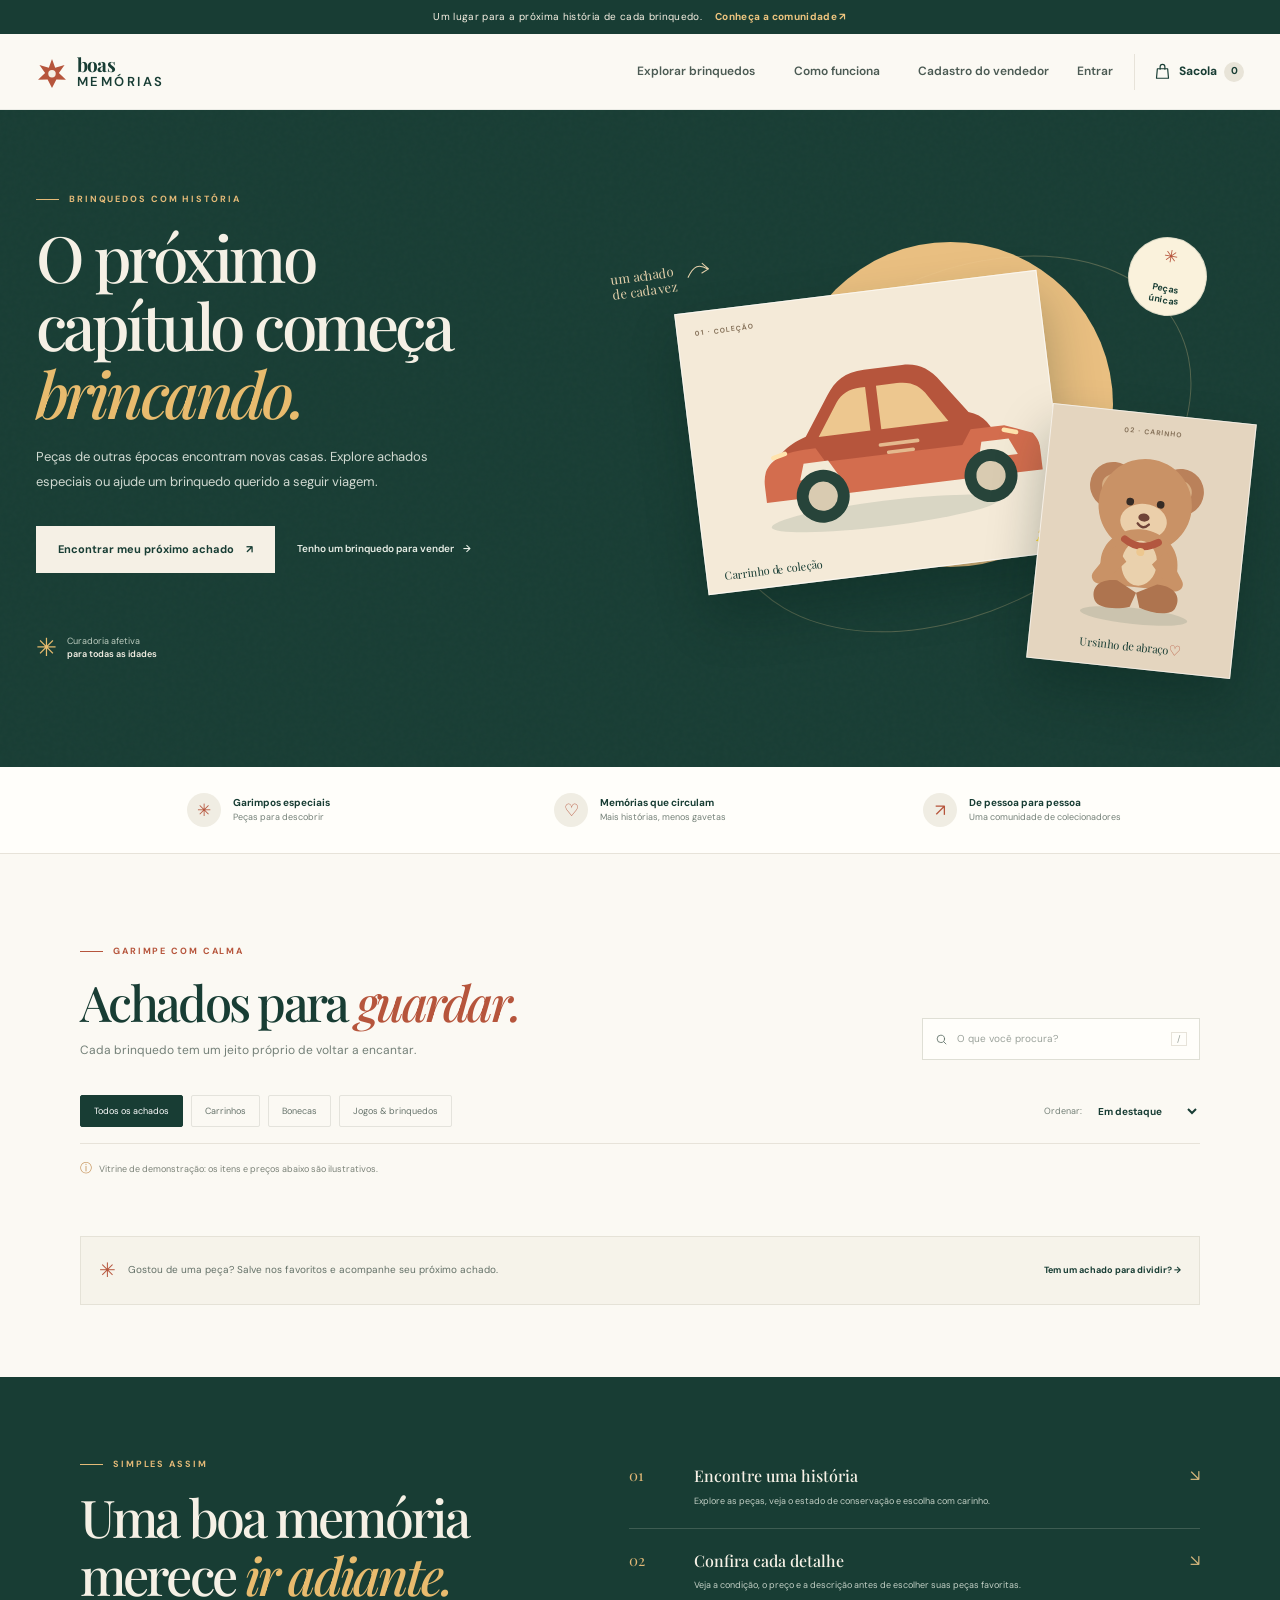
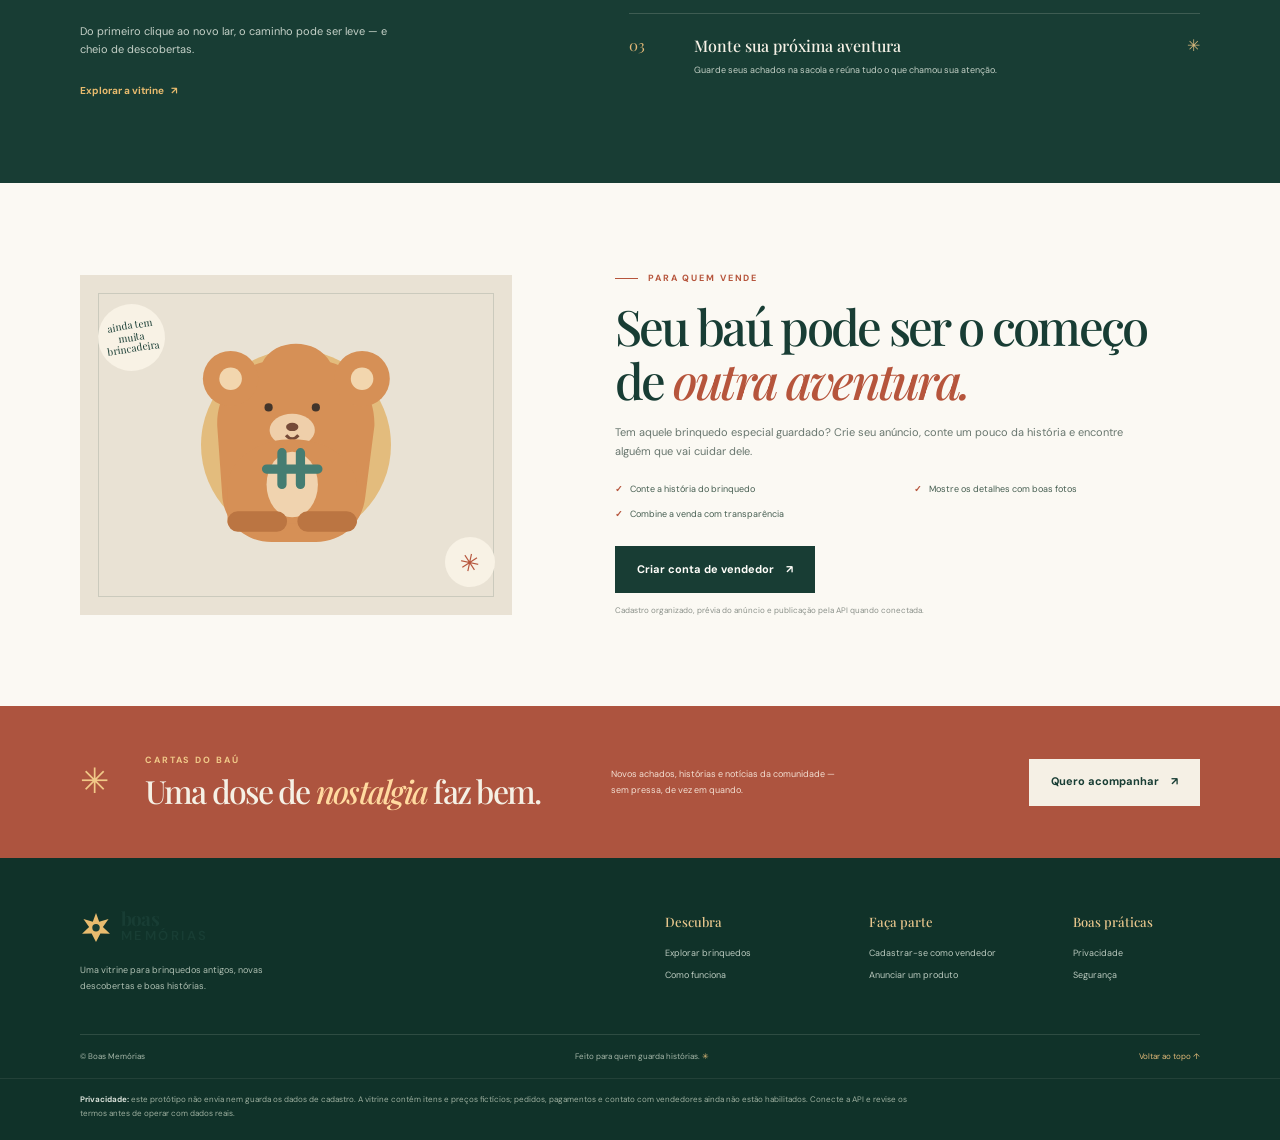
==== commit 7a18cbda: "Separar cadastro, perfil e anúncios" ====
--- a/site/index.html
+++ b/site/index.html
@@ -35,11 +35,11 @@
         <nav class="primary-nav" id="primary-nav" aria-label="Navegação principal">
           <a href="#catalogo">Explorar brinquedos</a>
           <a href="#como-funciona">Como funciona</a>
-          <a href="./anunciar.html">Quero vender</a>
+          <a href="./cadastro-vendedor.html">Cadastro do vendedor</a>
         </nav>
 
         <div class="header-actions">
-          <button class="text-button account-button" type="button" data-open-account="login">Entrar</button>
+          <a class="text-button account-button" href="./cadastro-vendedor.html?modo=login">Entrar</a>
           <button class="bag-button" type="button" data-open-cart aria-label="Abrir sacola, 0 itens">
             <svg viewBox="0 0 24 24" aria-hidden="true"><path d="M5.5 8.5h13l1.1 12H4.4l1.1-12Z"/><path d="M9 9V6a3 3 0 0 1 6 0v3"/></svg>
             <span>Sacola</span><span class="bag-count" id="bag-count" aria-live="polite">0</span>
@@ -56,7 +56,7 @@
           <p class="hero-intro">Peças de outras épocas encontram novas casas. Explore achados especiais ou ajude um brinquedo querido a seguir viagem.</p>
           <div class="hero-actions">
             <a class="button button-cream" href="#catalogo">Encontrar meu próximo achado <span aria-hidden="true">↗</span></a>
-          <a class="hero-secondary" href="./anunciar.html">Tenho um brinquedo para vender <span aria-hidden="true">→</span></a>
+          <a class="hero-secondary" href="./cadastro-vendedor.html">Tenho um brinquedo para vender <span aria-hidden="true">→</span></a>
           </div>
           <div class="hero-note"><span class="note-stars" aria-hidden="true">✳</span><span>Curadoria afetiva<br /><strong>para todas as idades</strong></span></div>
         </div>
@@ -137,61 +137,18 @@
 
       <section class="seller-section section-wrap" id="vender" aria-labelledby="seller-title">
         <div class="seller-art" aria-hidden="true"><div class="seller-sun"></div><div class="seller-note seller-note-one">ainda tem<br />muita brincadeira</div><div class="seller-note seller-note-two">✳</div><svg viewBox="0 0 320 255"><path d="M83 109c-1-28 16-55 44-62 12-24 53-24 66 0 27 7 44 33 43 62l-9 70c-3 25-22 43-48 43H136c-26 0-45-18-48-43l-5-70Z" fill="#d69056"/><circle cx="96" cy="63" r="27" fill="#d69056"/><circle cx="224" cy="63" r="27" fill="#d69056"/><circle cx="96" cy="63" r="11" fill="#f2d6ae"/><circle cx="224" cy="63" r="11" fill="#f2d6ae"/><ellipse cx="156" cy="113" rx="22" ry="16" fill="#efcfaa"/><circle cx="133" cy="91" r="4" fill="#43352b"/><circle cx="179" cy="91" r="4" fill="#43352b"/><ellipse cx="156" cy="110" rx="6" ry="4" fill="#754a38"/><path d="M150 118q6 7 12 0" fill="none" stroke="#754a38" stroke-width="3"/><path d="M93 168c0-25 27-46 63-46s63 21 63 46v36H93v-36Z" fill="#d69056"/><ellipse cx="156" cy="166" rx="25" ry="32" fill="#f0d3af"/><path d="M131 151h50m-35-16v31m18-31v31" stroke="#457d72" stroke-width="9" stroke-linecap="round"/><path d="M103 202h38m30 0h38" stroke="#bb7542" stroke-width="20" stroke-linecap="round"/></svg></div>
-        <div class="seller-copy"><p class="eyebrow"><span class="eyebrow-line"></span> Para quem vende</p><h2 id="seller-title">Seu baú pode ser o começo de <em>outra aventura.</em></h2><p>Tem aquele brinquedo especial guardado? Crie seu anúncio, conte um pouco da história e encontre alguém que vai cuidar dele.</p><ul class="seller-benefits"><li><span aria-hidden="true">✓</span> Conte a história do brinquedo</li><li><span aria-hidden="true">✓</span> Mostre os detalhes com boas fotos</li><li><span aria-hidden="true">✓</span> Combine a venda com transparência</li></ul><a class="button button-dark" href="./anunciar.html">Anunciar um brinquedo <span aria-hidden="true">↗</span></a><p class="seller-disclaimer">Cadastro organizado, prévia do anúncio e publicação pela API quando conectada.</p></div>
+        <div class="seller-copy"><p class="eyebrow"><span class="eyebrow-line"></span> Para quem vende</p><h2 id="seller-title">Seu baú pode ser o começo de <em>outra aventura.</em></h2><p>Tem aquele brinquedo especial guardado? Crie seu anúncio, conte um pouco da história e encontre alguém que vai cuidar dele.</p><ul class="seller-benefits"><li><span aria-hidden="true">✓</span> Conte a história do brinquedo</li><li><span aria-hidden="true">✓</span> Mostre os detalhes com boas fotos</li><li><span aria-hidden="true">✓</span> Combine a venda com transparência</li></ul><a class="button button-dark" href="./cadastro-vendedor.html">Criar conta de vendedor <span aria-hidden="true">↗</span></a><p class="seller-disclaimer">Cadastro organizado, prévia do anúncio e publicação pela API quando conectada.</p></div>
       </section>
 
       <section class="newsletter-band" aria-labelledby="newsletter-title"><div class="newsletter-inner"><div class="newsletter-star" aria-hidden="true">✳</div><div><p class="eyebrow eyebrow-light">Cartas do baú</p><h2 id="newsletter-title">Uma dose de <em>nostalgia</em> faz bem.</h2></div><p>Novos achados, histórias e notícias da comunidade — sem pressa, de vez em quando.</p><button type="button" class="button button-cream" data-newsletter>Quero acompanhar <span aria-hidden="true">↗</span></button></div></section>
     </main>
 
     <footer class="site-footer">
-      <div class="footer-main section-wrap"><div class="footer-brand-col"><a class="brand brand-footer" href="#inicio"><span class="brand-mark" aria-hidden="true"><svg viewBox="0 0 38 38"><path d="M19 3.5 22.8 14l11.1-3.4-6.7 9.6 8.4 7.9-11.4-.2L19 38l-5.2-10.1-11.4.2 8.4-7.9-6.7-9.6L15.2 14 19 3.5Z" fill="currentColor"/><circle cx="19" cy="21" r="4.4" fill="#183d34"/></svg></span><span class="brand-name">boas<span>memórias</span></span></a><p>Uma vitrine para brinquedos antigos, novas descobertas e boas histórias.</p></div><div class="footer-links"><div><h3>Descubra</h3><a href="#catalogo">Explorar brinquedos</a><a href="#como-funciona">Como funciona</a></div><div><h3>Faça parte</h3><a href="./anunciar.html">Anunciar um brinquedo</a><button type="button" data-open-account="register">Criar uma conta</button></div><div><h3>Boas práticas</h3><a href="#privacidade">Privacidade</a><a href="#seguranca">Segurança</a></div></div></div>
+      <div class="footer-main section-wrap"><div class="footer-brand-col"><a class="brand brand-footer" href="#inicio"><span class="brand-mark" aria-hidden="true"><svg viewBox="0 0 38 38"><path d="M19 3.5 22.8 14l11.1-3.4-6.7 9.6 8.4 7.9-11.4-.2L19 38l-5.2-10.1-11.4.2 8.4-7.9-6.7-9.6L15.2 14 19 3.5Z" fill="currentColor"/><circle cx="19" cy="21" r="4.4" fill="#183d34"/></svg></span><span class="brand-name">boas<span>memórias</span></span></a><p>Uma vitrine para brinquedos antigos, novas descobertas e boas histórias.</p></div><div class="footer-links"><div><h3>Descubra</h3><a href="#catalogo">Explorar brinquedos</a><a href="#como-funciona">Como funciona</a></div><div><h3>Faça parte</h3><a href="./cadastro-vendedor.html">Cadastrar-se como vendedor</a><a href="./anunciar.html">Anunciar um produto</a></div><div><h3>Boas práticas</h3><a href="#privacidade">Privacidade</a><a href="#seguranca">Segurança</a></div></div></div>
       <div class="footer-bottom section-wrap"><span>© <span id="current-year"></span> Boas Memórias</span><span>Feito para quem guarda histórias. <span aria-hidden="true">✳</span></span><a href="#inicio">Voltar ao topo ↑</a></div>
       <div class="footer-legal" id="privacidade"><div class="section-wrap"><p><strong>Privacidade:</strong> este protótipo não envia nem guarda os dados de cadastro. A vitrine contém itens e preços fictícios; pedidos, pagamentos e contato com vendedores ainda não estão habilitados. Conecte a API e revise os termos antes de operar com dados reais.</p><span id="seguranca"></span></div></div>
-    </footer>
-
-    <dialog class="modal" id="account-dialog" aria-labelledby="account-title">
-      <div class="modal-panel"><button class="modal-close" type="button" data-close-dialog aria-label="Fechar janela">×</button><p class="eyebrow"><span class="eyebrow-line"></span> Faça parte</p><h2 id="account-title">Crie seu cantinho.</h2><p class="modal-intro">Seu e-mail, telefone e cidade ajudam a conectar você aos seus novos achados.</p>
-        <div class="account-tabs" role="tablist" aria-label="Acesso à conta"><button class="account-tab is-active" id="register-tab" type="button" role="tab" aria-selected="true" aria-controls="account-form" data-account-tab="register">Criar conta</button><button class="account-tab" id="login-tab" type="button" role="tab" aria-selected="false" aria-controls="login-form" data-account-tab="login">Já tenho conta</button></div>
-        <form class="form-grid" id="account-form">
-          <label class="field field-wide">Nome completo<input name="name" autocomplete="name" required minlength="2" maxlength="100" placeholder="Como podemos te chamar?" /></label>
-          <label class="field field-wide">E-mail<input name="email" autocomplete="email" type="email" required maxlength="254" placeholder="voce@email.com" /></label>
-          <label class="field">Celular<input name="phone" autocomplete="tel" type="tel" required inputmode="tel" placeholder="(11) 99999-9999" /></label>
-          <label class="field">UF<select name="state" autocomplete="address-level1" required><option value="">Selecione</option></select></label>
-          <label class="field field-wide">Cidade<input name="city" autocomplete="address-level2" required maxlength="100" placeholder="Sua cidade" /></label>
-          <label class="field field-wide">Senha<input name="password" autocomplete="new-password" type="password" required minlength="10" maxlength="64" placeholder="Pelo menos 10 caracteres" /></label>
-          <label class="field field-wide">Confirmar senha<input name="confirmPassword" autocomplete="new-password" type="password" required minlength="10" maxlength="64" placeholder="Digite a senha novamente" /></label>
-          <details class="privacy-details field-wide"><summary>Como os dados do cadastro serão usados</summary><p>Nome, e-mail, celular e cidade/UF servem para criar e proteger sua conta. O telefone e a localização não aparecem nos anúncios públicos. A senha é protegida com hash no servidor. A versão de demonstração não envia nem guarda esses dados. Antes da operação real, a loja precisa publicar sua política de privacidade completa.</p></details>
-          <label class="checkbox-field field-wide"><input type="checkbox" name="consent" required /><span>Li o aviso de privacidade acima e aceito o uso dos dados para criar minha conta.</span></label>
-          <div class="privacy-callout field-wide"><strong>Seu endereço completo não é solicitado.</strong> Cidade e estado ficam vinculados à conta; telefone e e-mail não aparecem nos anúncios públicos.</div>
-          <button class="button button-dark field-wide" type="submit">Criar minha conta <span aria-hidden="true">↗</span></button>
-          <p class="form-message field-wide" id="account-message" role="status" aria-live="polite"></p>
-        </form>
-        <form class="form-grid" id="login-form" hidden>
-          <label class="field field-wide">E-mail<input name="email" autocomplete="email" type="email" required maxlength="254" placeholder="voce@email.com" /></label>
-          <label class="field field-wide">Senha<input name="password" autocomplete="current-password" type="password" required maxlength="72" placeholder="Sua senha" /></label>
-          <button class="button button-dark field-wide" type="submit">Entrar na minha conta <span aria-hidden="true">↗</span></button>
-          <p class="form-message field-wide" id="login-message" role="status" aria-live="polite"></p>
-        </form>
-      </div>
-    </dialog>
-
-    <dialog class="modal" id="listing-dialog" aria-labelledby="listing-title">
-      <div class="modal-panel"><button class="modal-close" type="button" data-close-dialog aria-label="Fechar janela">×</button><p class="eyebrow"><span class="eyebrow-line"></span> Um novo capítulo</p><h2 id="listing-title">Conte sobre o seu achado.</h2><p class="modal-intro">Uma descrição honesta e fotos nítidas ajudam a encontrar a pessoa certa.</p>
-        <form class="form-grid" id="listing-form">
-          <label class="field field-wide">Nome do brinquedo<input name="title" required maxlength="100" placeholder="Ex.: carrinho de coleção" /></label>
-          <label class="field">Categoria<select name="category" required><option value="">Selecione</option><option>Carrinhos</option><option>Bonecas</option><option>Jogos</option><option>Outros</option></select></label>
-          <label class="field">Década aproximada<input name="decade" inputmode="numeric" maxlength="4" placeholder="Ex.: 1980" /></label>
-          <label class="field">Conservação<select name="condition" required><option value="">Selecione</option><option>Excelente</option><option>Muito boa</option><option>Boa</option><option>Com marcas do tempo</option></select></label>
-          <label class="field">Preço (R$)<input name="price" type="number" min="1" max="1000000" step="0.01" required placeholder="0,00" /></label>
-          <label class="field field-wide">Descrição<textarea name="description" rows="4" required minlength="20" maxlength="1200" placeholder="Conte o que faz essa peça ser especial e descreva qualquer detalhe importante."></textarea></label>
-          <label class="field field-wide">Link público HTTPS da foto (opcional)<input name="imageUrl" type="url" maxlength="500" placeholder="https://" /><span class="field-help">A imagem precisa estar publicada em um endereço HTTPS acessível a todos.</span></label>
-          <p class="privacy-callout field-wide">Seu anúncio ficará visível publicamente após a API estar conectada. Não inclua telefone, e-mail ou endereço na descrição.</p>
-          <button class="button button-dark field-wide" type="submit">Enviar anúncio <span aria-hidden="true">↗</span></button><p class="form-message field-wide" id="listing-message" role="status" aria-live="polite"></p>
-        </form>
-      </div>
-    </dialog>
-
-    <dialog class="cart-dialog" id="cart-dialog" aria-labelledby="cart-title">
+    </footer>
+<dialog class="cart-dialog" id="cart-dialog" aria-labelledby="cart-title">
       <div class="cart-panel"><div class="cart-heading"><div><p class="eyebrow"><span class="eyebrow-line"></span> Seus achados</p><h2 id="cart-title">Sua sacola</h2></div><button class="modal-close" type="button" data-close-dialog aria-label="Fechar sacola">×</button></div><div class="cart-items" id="cart-items"></div><div class="cart-empty" id="cart-empty"><span aria-hidden="true">✳</span><h3>Por enquanto, ela está vazia.</h3><p>Tem um achado esperando por você.</p><button class="text-link" type="button" data-close-dialog>Voltar à vitrine <span aria-hidden="true">→</span></button></div><div class="cart-total" id="cart-total" hidden><div><span>Total demonstrativo</span><strong id="cart-total-value"></strong></div><p>Esta vitrine não processa pedidos nem pagamentos.</p><button class="button button-dark" id="checkout-button" type="button">Continuar com interesse</button><p class="form-message" id="cart-message" role="status" aria-live="polite"></p></div></div>
     </dialog>
 
--- a/site/src/css/style.css
+++ b/site/src/css/style.css
@@ -142,6 +142,11 @@
 .product-meta span:last-child { color: var(--terracotta); }
 .product-title { margin: 6px 0 2px; color: var(--pine); font-family: var(--serif); font-size: 17px; font-weight: 600; line-height: 1.3; }
 .product-subtitle { margin: 0; color: #808b82; font-size: 9px; }
+.product-seller { display: grid; gap: 4px; margin-top: 11px; padding-top: 10px; border-top: 1px solid #eeeae1; }
+.product-seller-name { color: var(--pine); font-size: 10px; font-weight: 700; }
+.product-seller-name:hover { color: var(--terracotta); }
+.product-seller-reputation { color: #92713b; font-size: 9px; }
+.product-seller-location { color: #839087; font-size: 8px; }
 .product-bottom { display: flex; justify-content: space-between; align-items: center; gap: 10px; margin-top: 13px; padding-top: 11px; border-top: 1px solid var(--line); }
 .product-price { color: var(--pine); font-size: 13px; font-weight: 700; }
 .add-button { display: inline-flex; align-items: center; gap: 6px; padding: 6px 0 6px 6px; border: 0; background: transparent; color: var(--terracotta); font-size: 9px; font-weight: 700; cursor: pointer; }
@@ -400,3 +405,244 @@
 @media (prefers-reduced-motion: reduce) {
   *, *::before, *::after { scroll-behavior: auto !important; transition-duration: .01ms !important; animation-duration: .01ms !important; animation-iteration-count: 1 !important; }
 }
+
+/* Seller listing page */
+.seller-main { min-height: 70vh; padding: 28px 0 76px; background: #f7f5ee; }
+.seller-container { width: min(100% - 64px, 1160px); margin-inline: auto; }
+.seller-breadcrumb { display: inline-flex; align-items: center; gap: 8px; color: #718077; font-size: 11px; font-weight: 600; }
+.seller-breadcrumb:hover, .seller-bottom-note a:hover { color: var(--terracotta); }
+.seller-intro { max-width: 730px; margin: 36px 0 30px; }
+.seller-intro .eyebrow { margin-bottom: 12px; }
+.seller-intro h1 { margin: 0; color: var(--pine); font-size: clamp(42px, 5vw, 64px); line-height: 1.06; }
+.seller-intro h1 em { color: var(--terracotta); }
+.seller-intro > p:last-child { max-width: 650px; margin: 16px 0 0; color: #68766e; font-size: 14px; line-height: 1.8; }
+.seller-notice { display: flex; gap: 13px; align-items: start; margin: 0 0 20px; padding: 16px 18px; border: 1px solid #e5d9bc; background: #fbf4e6; color: #655c48; }
+.seller-notice.is-live { border-color: #c8d9cb; background: #eef4eb; color: #496253; }
+.seller-notice-icon { flex: 0 0 auto; color: #a77639; font-size: 17px; line-height: 1.2; }
+.seller-notice.is-live .seller-notice-icon { color: #397351; }
+.seller-notice strong { display: block; margin-bottom: 2px; color: var(--pine); font-size: 12px; }
+.seller-notice p { margin: 0; font-size: 11px; line-height: 1.65; }
+.seller-auth-card, .seller-form-card, .seller-preview-card { border: 1px solid #e5e2d9; background: var(--white); box-shadow: 0 12px 30px rgb(28 53 42 / 5%); }
+.seller-auth-card { margin-bottom: 20px; padding: 25px 28px; }
+.seller-card-heading { display: flex; justify-content: space-between; align-items: start; gap: 20px; }
+.seller-card-heading .eyebrow { margin-bottom: 7px; }
+.seller-card-heading h2 { margin: 0; color: var(--pine); font-size: 28px; line-height: 1.2; }
+.seller-card-heading p:not(.eyebrow) { max-width: 590px; margin: 8px 0 0; color: var(--muted); font-size: 12px; line-height: 1.7; }
+.seller-auth-tabs { display: flex; gap: 8px; margin-top: 21px; border-bottom: 1px solid var(--line); }
+.seller-auth-tab { position: relative; padding: 10px 14px; border: 0; background: transparent; color: var(--muted); font-size: 12px; font-weight: 600; cursor: pointer; }
+.seller-auth-tab::after { position: absolute; right: 12px; bottom: -1px; left: 12px; height: 2px; background: transparent; content: ""; }
+.seller-auth-tab.is-active { color: var(--pine); }
+.seller-auth-tab.is-active::after { background: var(--terracotta); }
+.seller-auth-form { display: grid; grid-template-columns: repeat(2, minmax(0, 1fr)); gap: 15px 16px; margin-top: 17px; }
+.seller-field { display: flex; flex-direction: column; gap: 6px; min-width: 0; color: #43594d; font-size: 12px; font-weight: 700; }
+.seller-field-wide { grid-column: 1 / -1; }
+.seller-field input, .seller-field select, .seller-field textarea { width: 100%; min-width: 0; min-height: 48px; padding: 11px 13px; border: 1px solid #d9ddd4; border-radius: 2px; outline: 0; background: #fffefa; color: var(--ink); font-size: 14px; font-weight: 400; }
+.seller-field textarea { min-height: 138px; resize: vertical; line-height: 1.65; }
+.seller-field input:focus, .seller-field select:focus, .seller-field textarea:focus { border-color: #6c8b78; box-shadow: 0 0 0 3px rgb(45 89 77 / 10%); }
+.seller-field input::placeholder, .seller-field textarea::placeholder { color: #9aa29c; }
+.seller-field input:focus-visible, .seller-field select:focus-visible, .seller-field textarea:focus-visible, .seller-auth-tab:focus-visible, .seller-consent input:focus-visible { outline: 3px solid rgb(45 89 77 / 23%); outline-offset: 2px; }
+.required-mark { color: var(--terracotta); }
+.seller-optional { margin-left: 4px; color: #8b958d; font-size: 10px; font-weight: 500; }
+.seller-hint { color: #7f8b82; font-size: 10px; font-weight: 400; line-height: 1.5; }
+.seller-form-row { display: grid; grid-template-columns: repeat(2, minmax(0, 1fr)); gap: 16px; grid-column: 1 / -1; }
+.seller-price-input { position: relative; display: flex; align-items: center; }
+.seller-price-input > span { position: absolute; left: 13px; color: #718077; font-size: 13px; font-weight: 600; }
+.seller-price-input input { padding-left: 42px; }
+.seller-counter { color: #879189; font-size: 10px; font-weight: 400; text-align: right; }
+.seller-guidance { display: flex; gap: 12px; align-items: start; padding: 15px 16px; border-left: 3px solid #d8b26d; background: #f8f4e9; color: #6d7165; }
+.seller-guidance > span { color: #a97736; font-size: 17px; }
+.seller-guidance p { margin: 0; font-size: 11px; line-height: 1.65; }
+.seller-guidance strong { display: block; margin-bottom: 2px; color: var(--pine); font-size: 12px; }
+.seller-consent { display: flex; align-items: start; gap: 10px; color: #627067; font-size: 11px; font-weight: 400; line-height: 1.55; }
+.seller-consent input { margin: 2px 0 0; accent-color: var(--pine); }
+.seller-privacy { padding: 11px 13px; border: 1px solid #e5e6dd; background: #f8f8f2; color: #657169; font-size: 11px; line-height: 1.65; }
+.seller-privacy summary { color: var(--pine); font-weight: 700; cursor: pointer; }
+.seller-privacy p { margin: 7px 0 0; }
+.seller-auth-summary { display: flex; align-items: center; flex-wrap: wrap; gap: 10px; margin-top: 20px; padding: 14px; background: #eff4ed; color: var(--pine); font-size: 12px; }
+.seller-auth-summary .text-button { margin-left: auto; color: var(--terracotta); font-size: 11px; }
+.auth-check { display: grid; place-items: center; width: 24px; height: 24px; border-radius: 50%; background: #d9ead7; color: #2e6a4b; }
+.seller-workspace { display: grid; grid-template-columns: minmax(0, 1.18fr) minmax(300px, .82fr); align-items: start; gap: 22px; }
+.seller-form-card { padding: 30px; }
+.seller-step { display: inline-flex; align-items: baseline; gap: 5px; flex: 0 0 auto; padding: 7px 10px; border: 1px solid #e8e4d9; color: var(--pine); font-family: var(--serif); font-size: 18px; }
+.seller-step span { color: #8b958d; font-family: var(--sans); font-size: 9px; }
+.seller-product-form { display: grid; grid-template-columns: repeat(2, minmax(0, 1fr)); gap: 18px 16px; margin-top: 25px; }
+.seller-submit { width: 100%; min-height: 52px; margin-top: 1px; font-size: 12px; }
+.seller-submit:disabled, .seller-auth-form .button:disabled { opacity: .65; cursor: wait; transform: none; }
+.seller-message { min-height: 22px; margin: -4px 0 0; color: var(--pine); font-size: 11px; line-height: 1.6; }
+.seller-message.is-error { color: #a53d32; }
+.seller-message.is-success { color: #2e6a4b; }
+.seller-preview-card { position: sticky; top: 97px; overflow: hidden; }
+.seller-preview-top { display: flex; justify-content: space-between; align-items: center; gap: 12px; padding: 21px 22px 14px; }
+.seller-preview-top .eyebrow { margin: 0; }
+.preview-live { display: inline-flex; align-items: center; gap: 6px; color: #66806f; font-size: 9px; font-weight: 600; white-space: nowrap; }
+.preview-live span { width: 7px; height: 7px; border-radius: 50%; background: #74a47e; }
+.seller-preview-media { position: relative; display: grid; place-items: center; min-height: 255px; margin: 0 22px; overflow: hidden; background: #ede8db; }
+.seller-preview-placeholder { display: flex; flex-direction: column; align-items: center; width: 100%; color: var(--pine); }
+.seller-preview-placeholder > span { position: absolute; top: 15px; right: 18px; color: var(--terracotta); font-size: 24px; }
+.seller-preview-placeholder svg { width: 74%; max-height: 180px; }
+.seller-preview-placeholder small { margin-top: 2px; color: #7b8278; font-family: var(--serif); font-size: 13px; }
+.seller-preview-image { display: block; width: 100%; height: 255px; object-fit: contain; background: #ede8db; }
+.seller-preview-badge { position: absolute; top: 12px; left: 12px; padding: 5px 9px; background: #fffefa; color: var(--pine); font-size: 9px; font-weight: 700; }
+.seller-preview-details { padding: 18px 24px 24px; }
+.seller-preview-meta { display: flex; flex-wrap: wrap; gap: 7px 12px; color: #738077; font-size: 10px; }
+.seller-preview-meta span:first-child { color: var(--terracotta); }
+.seller-preview-details h3 { margin: 10px 0 4px; color: var(--pine); font-family: var(--serif); font-size: 23px; font-weight: 500; line-height: 1.25; overflow-wrap: anywhere; }
+.seller-preview-decade { margin: 0; color: #879189; font-size: 11px; }
+.seller-preview-description { min-height: 56px; margin: 13px 0 14px; color: #68766e; font-size: 11px; line-height: 1.65; overflow-wrap: anywhere; }
+.seller-preview-price { color: var(--pine); font-size: 20px; }
+.seller-preview-foot { display: flex; gap: 9px; align-items: start; padding: 12px 22px; border-top: 1px solid var(--line); background: #f9f8f2; color: #78847b; }
+.seller-preview-foot > span { color: #588265; font-weight: 700; }
+.seller-preview-foot p { margin: 0; font-size: 9px; line-height: 1.5; }
+.seller-bottom-note { display: flex; justify-content: space-between; gap: 16px; margin: 25px 0 0; color: #879189; font-size: 10px; }
+.seller-bottom-note a { color: var(--pine); font-weight: 700; }
+.seller-footer .footer-bottom { padding-top: 23px; }
+
+@media (max-width: 900px) {
+  .seller-workspace { grid-template-columns: minmax(0, 1fr) minmax(265px, .82fr); gap: 16px; }
+  .seller-form-card { padding: 24px; }
+  .seller-preview-media { min-height: 215px; margin-inline: 16px; }
+  .seller-preview-image { height: 215px; }
+  .seller-preview-details { padding: 15px 18px 20px; }
+  .seller-preview-top { padding-inline: 17px; }
+}
+
+@media (max-width: 700px) {
+  .seller-container { width: min(100% - 36px, 560px); }
+  .seller-main { padding-top: 22px; }
+  .seller-intro { margin: 27px 0 23px; }
+  .seller-intro h1 { font-size: clamp(40px, 10vw, 54px); }
+  .seller-intro > p:last-child { font-size: 12px; }
+  .seller-notice { padding: 13px; }
+  .seller-notice p { font-size: 10px; }
+  .seller-auth-card, .seller-form-card { padding: 21px 18px; }
+  .seller-card-heading h2 { font-size: 24px; }
+  .seller-card-heading p:not(.eyebrow) { font-size: 11px; }
+  .seller-auth-form { gap: 13px 12px; }
+  .seller-workspace { grid-template-columns: 1fr; gap: 16px; }
+  .seller-preview-card { position: static; order: 2; }
+  .seller-form-card { order: 1; }
+  .seller-product-form { gap: 15px 12px; margin-top: 20px; }
+  .seller-field { font-size: 11px; }
+  .seller-field input, .seller-field select, .seller-field textarea { min-height: 46px; font-size: 13px; }
+  .seller-field textarea { min-height: 125px; }
+  .seller-form-row { gap: 12px; }
+  .seller-preview-media { min-height: 240px; margin-inline: 18px; }
+  .seller-preview-image { height: 240px; }
+  .seller-bottom-note { flex-direction: column; gap: 7px; }
+  .seller-back-link { font-size: 9px; }
+}
+
+@media (max-width: 460px) {
+  .seller-auth-form, .seller-product-form, .seller-form-row { grid-template-columns: 1fr; }
+  .seller-field-wide { grid-column: auto; }
+  .seller-card-heading { gap: 10px; }
+  .seller-step { padding: 6px 7px; font-size: 15px; }
+  .seller-auth-tabs { gap: 0; }
+  .seller-auth-tab { padding-inline: 9px; font-size: 10px; }
+  .seller-preview-top { align-items: start; flex-direction: column; gap: 7px; }
+  .seller-preview-media { min-height: 210px; }
+  .seller-preview-image { height: 210px; }
+}
+
+/* Media selection and local previews */
+.seller-media-fields { min-width: 0; margin: 0; padding: 17px; border: 1px solid #e2e2d9; background: #fbfaf6; }
+.seller-media-fields legend { padding: 0 5px; color: #43594d; font-size: 12px; font-weight: 700; }
+.seller-media-intro { margin: 0 0 14px; }
+.seller-media-inputs { display: grid; grid-template-columns: repeat(2, minmax(0, 1fr)); gap: 14px; }
+.seller-file-input { padding: 8px !important; border-style: dashed !important; background: #fffefa !important; font-size: 11px !important; }
+.seller-file-input::file-selector-button { min-height: 32px; margin-right: 10px; padding: 0 11px; border: 1px solid #cad2ca; background: #f6f5ef; color: var(--pine); font: 600 10px var(--sans); cursor: pointer; }
+.seller-file-input::file-selector-button:hover { border-color: var(--pine); }
+.seller-file-input:focus-visible { outline: 3px solid rgb(45 89 77 / 23%); outline-offset: 2px; }
+.seller-media-files { display: grid; gap: 8px; margin-top: 12px; }
+.seller-media-file { display: grid; grid-template-columns: 42px minmax(0, 1fr) auto; align-items: center; gap: 10px; min-width: 0; padding: 7px; border: 1px solid #e8e6de; background: #fffefa; }
+.seller-media-file img, .seller-media-file-icon { display: grid; place-items: center; width: 42px; height: 42px; object-fit: cover; background: #eeeadd; color: var(--pine); }
+.seller-media-file-name { overflow: hidden; color: #526258; font-size: 10px; font-weight: 500; text-overflow: ellipsis; white-space: nowrap; }
+.seller-media-file-remove { padding: 5px; border: 0; background: transparent; color: #9d4c3b; font: 600 10px var(--sans); cursor: pointer; }
+.seller-media-file-remove:hover { text-decoration: underline; }
+.seller-media-message { margin-top: 9px; }
+.seller-media-message:empty { display: none; }
+.seller-preview-thumbnails { display: flex; gap: 8px; margin: 10px 22px 0; overflow-x: auto; padding-bottom: 2px; }
+.seller-preview-thumb { flex: 0 0 55px; width: 55px; height: 48px; padding: 2px; border: 1px solid #dedfd6; background: #fffefa; cursor: pointer; }
+.seller-preview-thumb.is-active { border: 2px solid var(--terracotta); }
+.seller-preview-thumb img { display: block; width: 100%; height: 100%; object-fit: cover; }
+.seller-preview-video-wrap { margin: 13px 22px 0; padding: 11px; background: #f5f2e9; }
+.seller-preview-video-wrap > p { margin: 0 0 8px; color: var(--pine); font-size: 10px; font-weight: 700; }
+.seller-preview-video-wrap > p span { margin-right: 5px; color: var(--terracotta); }
+.seller-preview-video { display: block; width: 100%; max-height: 230px; background: #1c2823; }
+
+@media (max-width: 700px) {
+  .seller-media-fields { padding: 13px; }
+  .seller-media-inputs { grid-template-columns: 1fr; gap: 12px; }
+  .seller-preview-thumbnails { margin-inline: 18px; }
+  .seller-preview-video-wrap { margin-inline: 18px; }
+}
+
+.seller-profile-card { margin-bottom: 20px; padding: 28px 30px; border: 1px solid #e5e2d9; background: var(--white); box-shadow: 0 12px 30px rgb(28 53 42 / 5%); }
+.seller-profile-form { display: grid; grid-template-columns: repeat(2, minmax(0, 1fr)); gap: 16px; margin-top: 21px; }
+.seller-profile-socials { display: grid; grid-template-columns: repeat(2, minmax(0, 1fr)); gap: 14px 16px; grid-column: 1 / -1; }
+.seller-profile-socials > .seller-field-wide { grid-column: 1 / -1; }
+.seller-privacy-note { margin: 0; padding: 12px 14px; background: #f8f8f2; color: #657169; font-size: 10px; line-height: 1.65; }
+.seller-profile-form .seller-message { margin: 0; }
+
+@media (max-width: 700px) {
+  .seller-profile-card { padding: 21px 18px; }
+}
+
+@media (max-width: 460px) {
+  .seller-profile-form, .seller-profile-socials { grid-template-columns: 1fr; }
+  .seller-profile-socials > .seller-field-wide { grid-column: auto; }
+}
+
+.profile-main { min-height: calc(100vh - 190px); }
+.public-seller-card, .public-seller-listings { margin-bottom: 22px; border: 1px solid #e5e2d9; background: var(--white); box-shadow: 0 12px 30px rgb(28 53 42 / 5%); }
+.public-seller-heading { display: grid; grid-template-columns: auto minmax(0, 1fr) auto; align-items: center; gap: 20px; padding: 26px 30px; border-bottom: 1px solid var(--line); }
+.public-seller-avatar { display: grid; place-items: center; width: 76px; height: 76px; border-radius: 50%; background: #e8dfcc; color: var(--pine); font-family: var(--serif); font-size: 28px; }
+.public-seller-heading .eyebrow { margin: 0 0 7px; }
+.public-seller-heading h2 { margin: 0; color: var(--pine); font-family: var(--serif); font-size: 30px; font-weight: 500; }
+.public-seller-location { margin: 5px 0 0; color: var(--muted); font-size: 12px; }
+.seller-rating-card { display: grid; gap: 4px; min-width: 190px; padding: 13px 15px; border: 1px solid #e7e2d7; background: #fbfaf6; }
+.seller-rating-stars { color: #b28545; letter-spacing: 2px; }
+.seller-rating-card strong { color: var(--pine); font-size: 12px; }
+.seller-rating-card span:last-child { color: #828b83; font-size: 9px; line-height: 1.5; }
+.public-seller-body { display: grid; grid-template-columns: minmax(0, 1.1fr) minmax(260px, .9fr); gap: 35px; padding: 28px 30px; }
+.public-seller-body h3 { margin: 5px 0 12px; color: var(--pine); font-family: var(--serif); font-size: 22px; font-weight: 500; }
+.public-seller-bio { margin: 0; color: #647269; font-size: 13px; line-height: 1.8; overflow-wrap: anywhere; }
+.public-seller-since { margin: 18px 0 0; color: #879189; font-size: 10px; }
+.public-seller-contact { display: flex; flex-direction: column; align-items: start; }
+.public-whatsapp { min-height: 43px; margin: 3px 0 12px; font-size: 11px; }
+.public-social-links { display: flex; flex-wrap: wrap; gap: 8px; }
+.public-social-link { display: inline-flex; align-items: center; min-height: 34px; padding: 0 11px; border: 1px solid #dfe3dc; color: var(--pine); font-size: 10px; font-weight: 600; }
+.public-social-link:hover { border-color: var(--pine); background: #f4f6f0; }
+.profile-safety-note { display: flex; gap: 10px; padding: 15px 30px; border-top: 1px solid #ece5d7; background: #fbf5e8; color: #6e695b; }
+.profile-safety-note > span { color: #a77639; }
+.profile-safety-note p { margin: 0; font-size: 10px; line-height: 1.65; }
+.profile-safety-note strong { color: var(--pine); }
+.public-seller-listings { padding: 25px 30px 30px; }
+.public-seller-listings .seller-card-heading { margin-bottom: 20px; }
+.public-seller-listings h2 { margin: 0; color: var(--pine); font-family: var(--serif); font-size: 25px; font-weight: 500; }
+.profile-listing-grid { display: grid; grid-template-columns: repeat(3, minmax(0, 1fr)); gap: 14px; }
+.profile-listing-card { overflow: hidden; border: 1px solid #ebe8e0; background: #fffefa; }
+.profile-listing-image { display: grid; place-items: center; aspect-ratio: 1.25; overflow: hidden; background: #ede8db; }
+.profile-listing-image img { width: 100%; height: 100%; object-fit: cover; }
+.profile-listing-image span { color: var(--pine); font-size: 24px; }
+.profile-listing-copy { padding: 13px; }
+.profile-listing-copy h3 { margin: 0 0 7px; color: var(--pine); font-family: var(--serif); font-size: 16px; font-weight: 500; }
+.profile-listing-copy p { margin: 0; color: var(--muted); font-size: 10px; }
+.profile-listing-copy strong { display: block; margin-top: 10px; color: var(--pine); font-size: 14px; }
+.profile-no-listings { margin: 0; color: var(--muted); font-size: 12px; }
+.profile-error .text-link { display: inline-block; margin-top: 10px; }
+
+@media (max-width: 700px) {
+  .public-seller-heading { grid-template-columns: auto minmax(0, 1fr); padding: 21px 18px; }
+  .seller-rating-card { grid-column: 1 / -1; }
+  .public-seller-body { grid-template-columns: 1fr; gap: 25px; padding: 23px 18px; }
+  .profile-safety-note { padding: 13px 18px; }
+  .public-seller-listings { padding: 21px 18px 24px; }
+  .profile-listing-grid { grid-template-columns: repeat(2, minmax(0, 1fr)); }
+}
+
+@media (max-width: 460px) {
+  .public-seller-avatar { width: 58px; height: 58px; font-size: 22px; }
+  .public-seller-heading h2 { font-size: 24px; }
+  .profile-listing-grid { grid-template-columns: 1fr; }
+}
